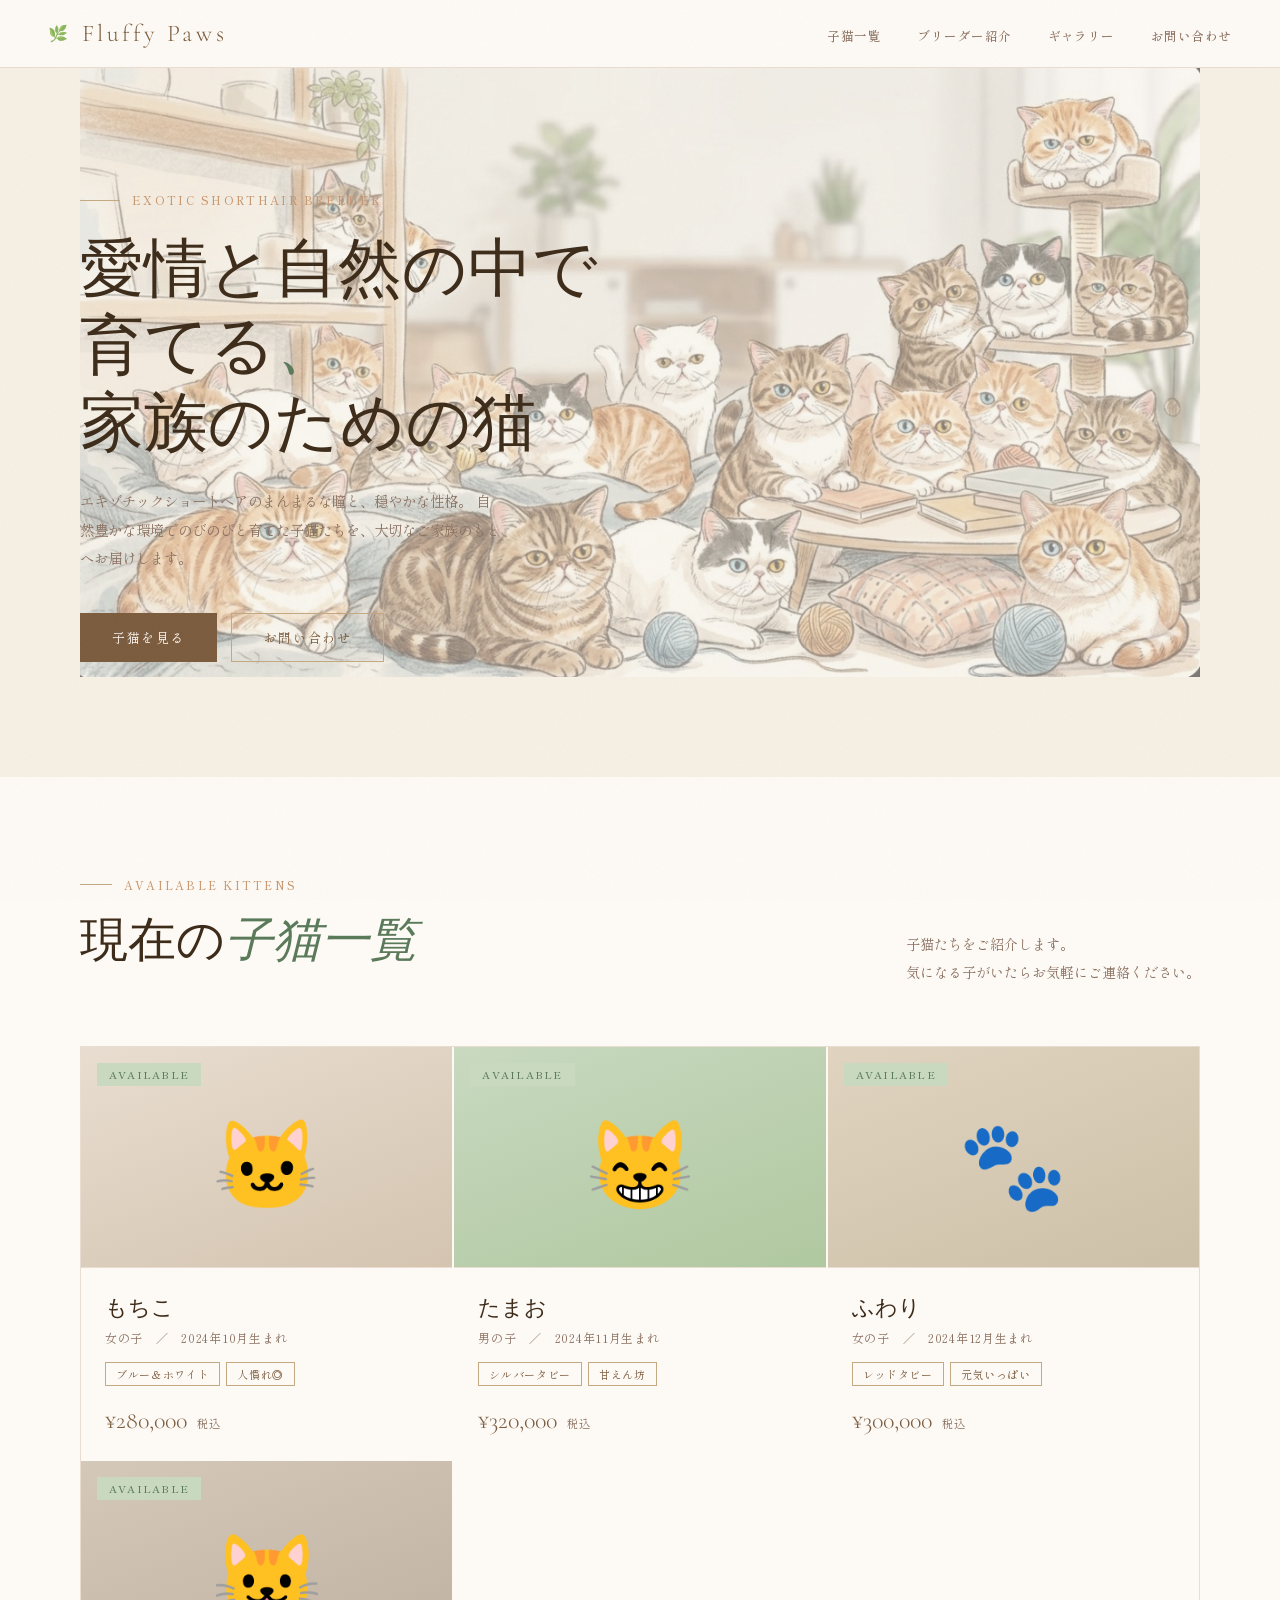
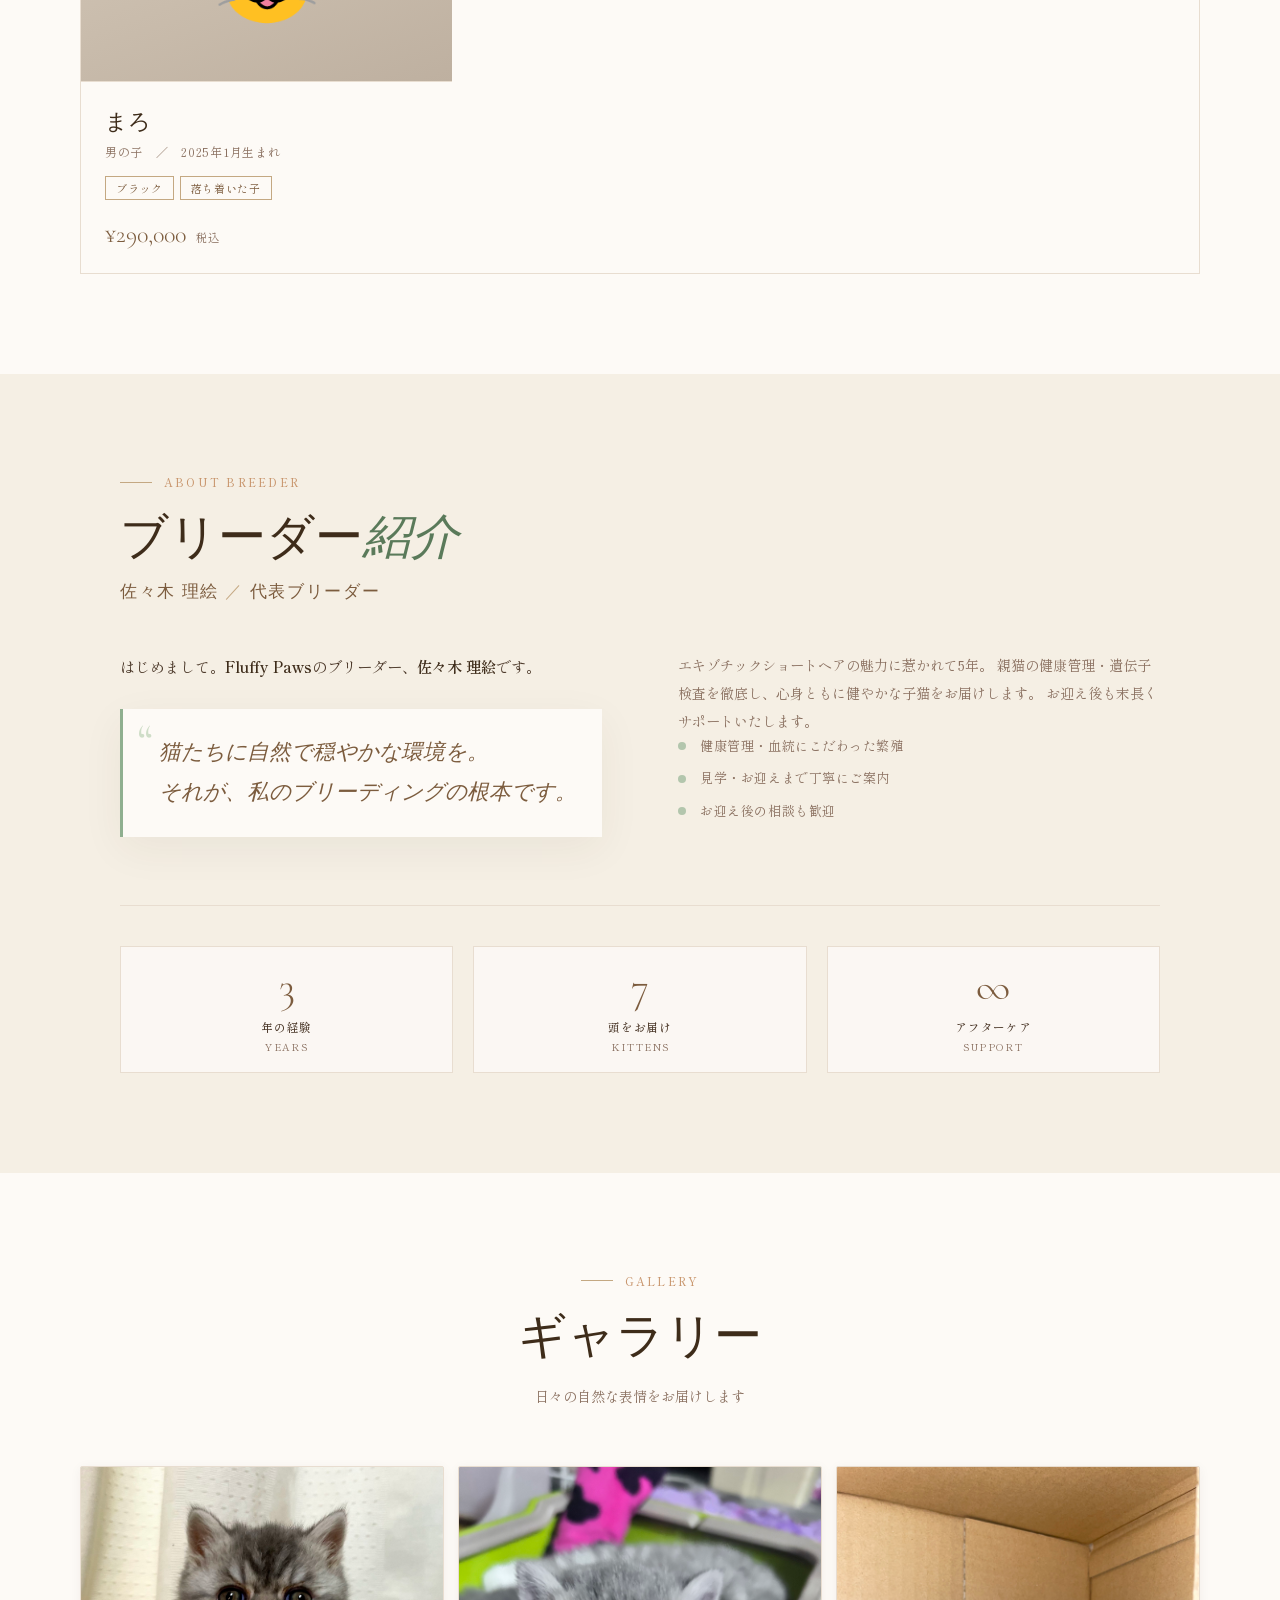
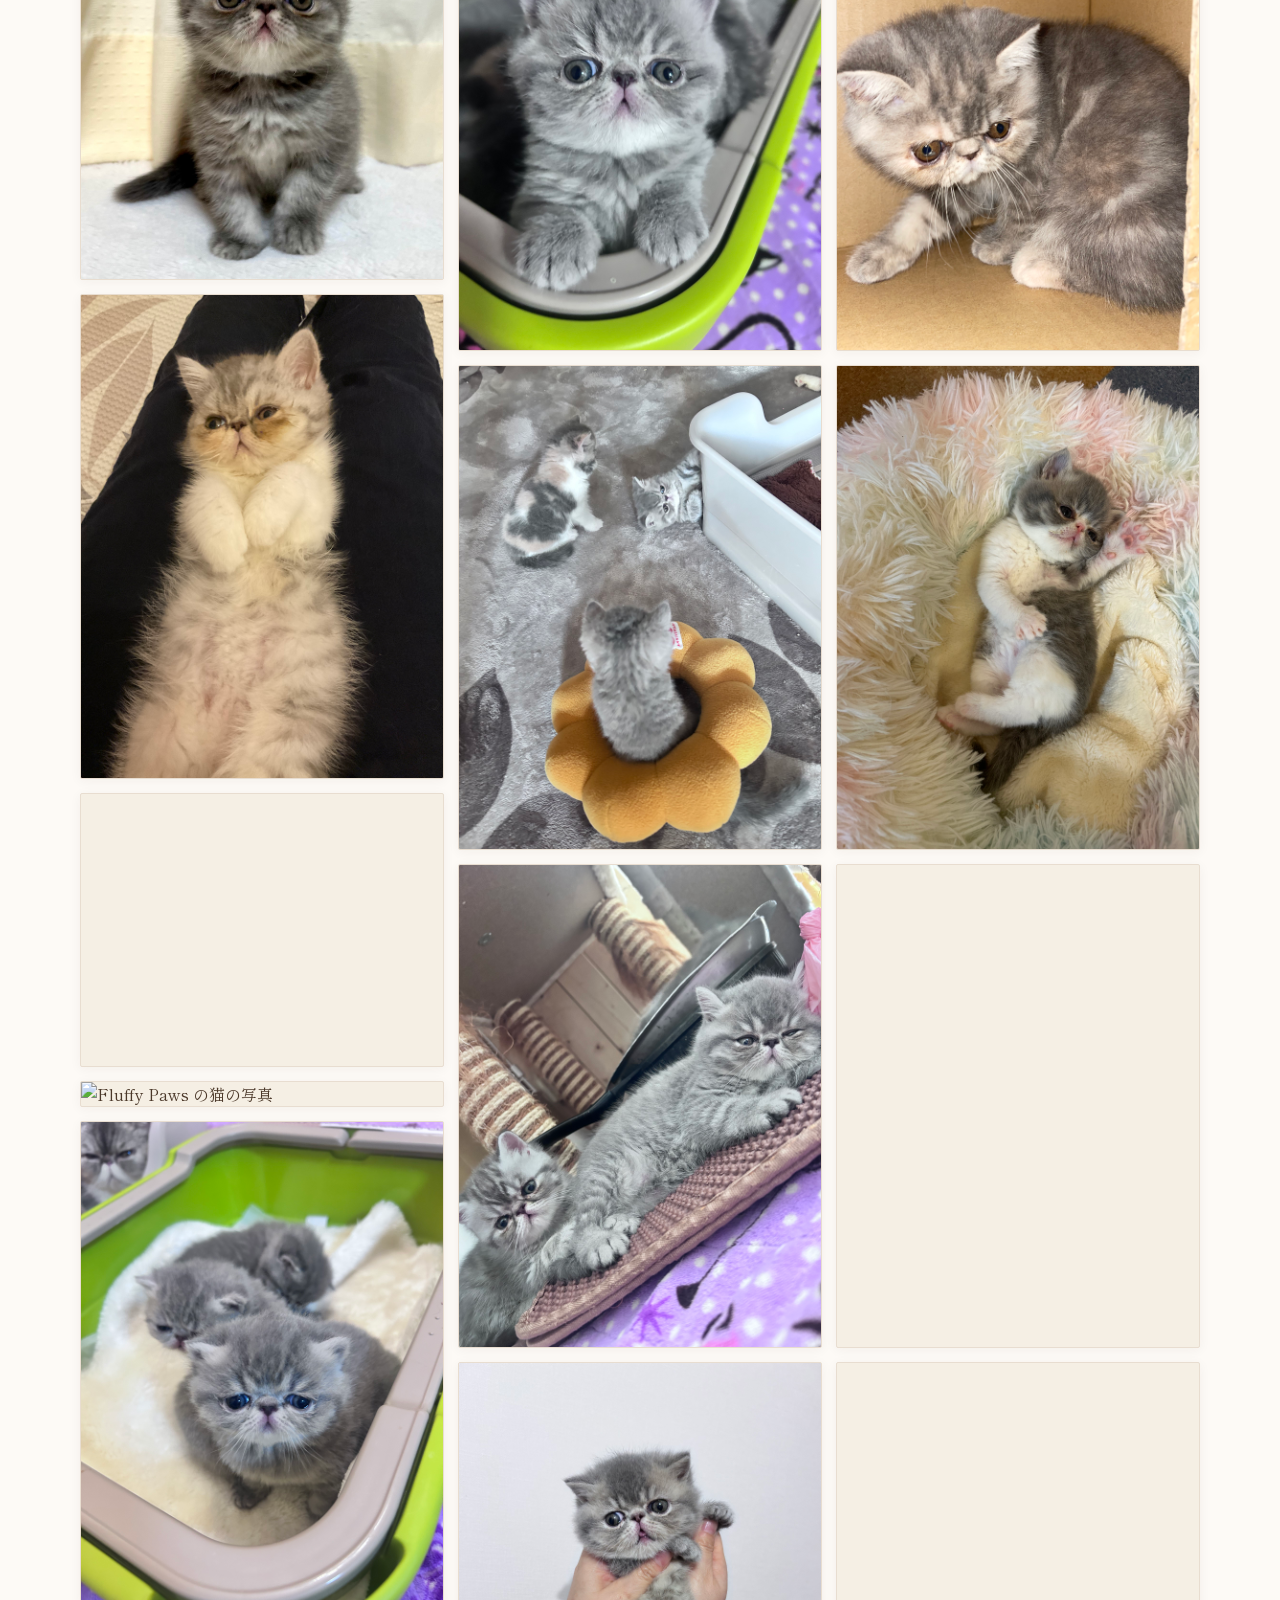
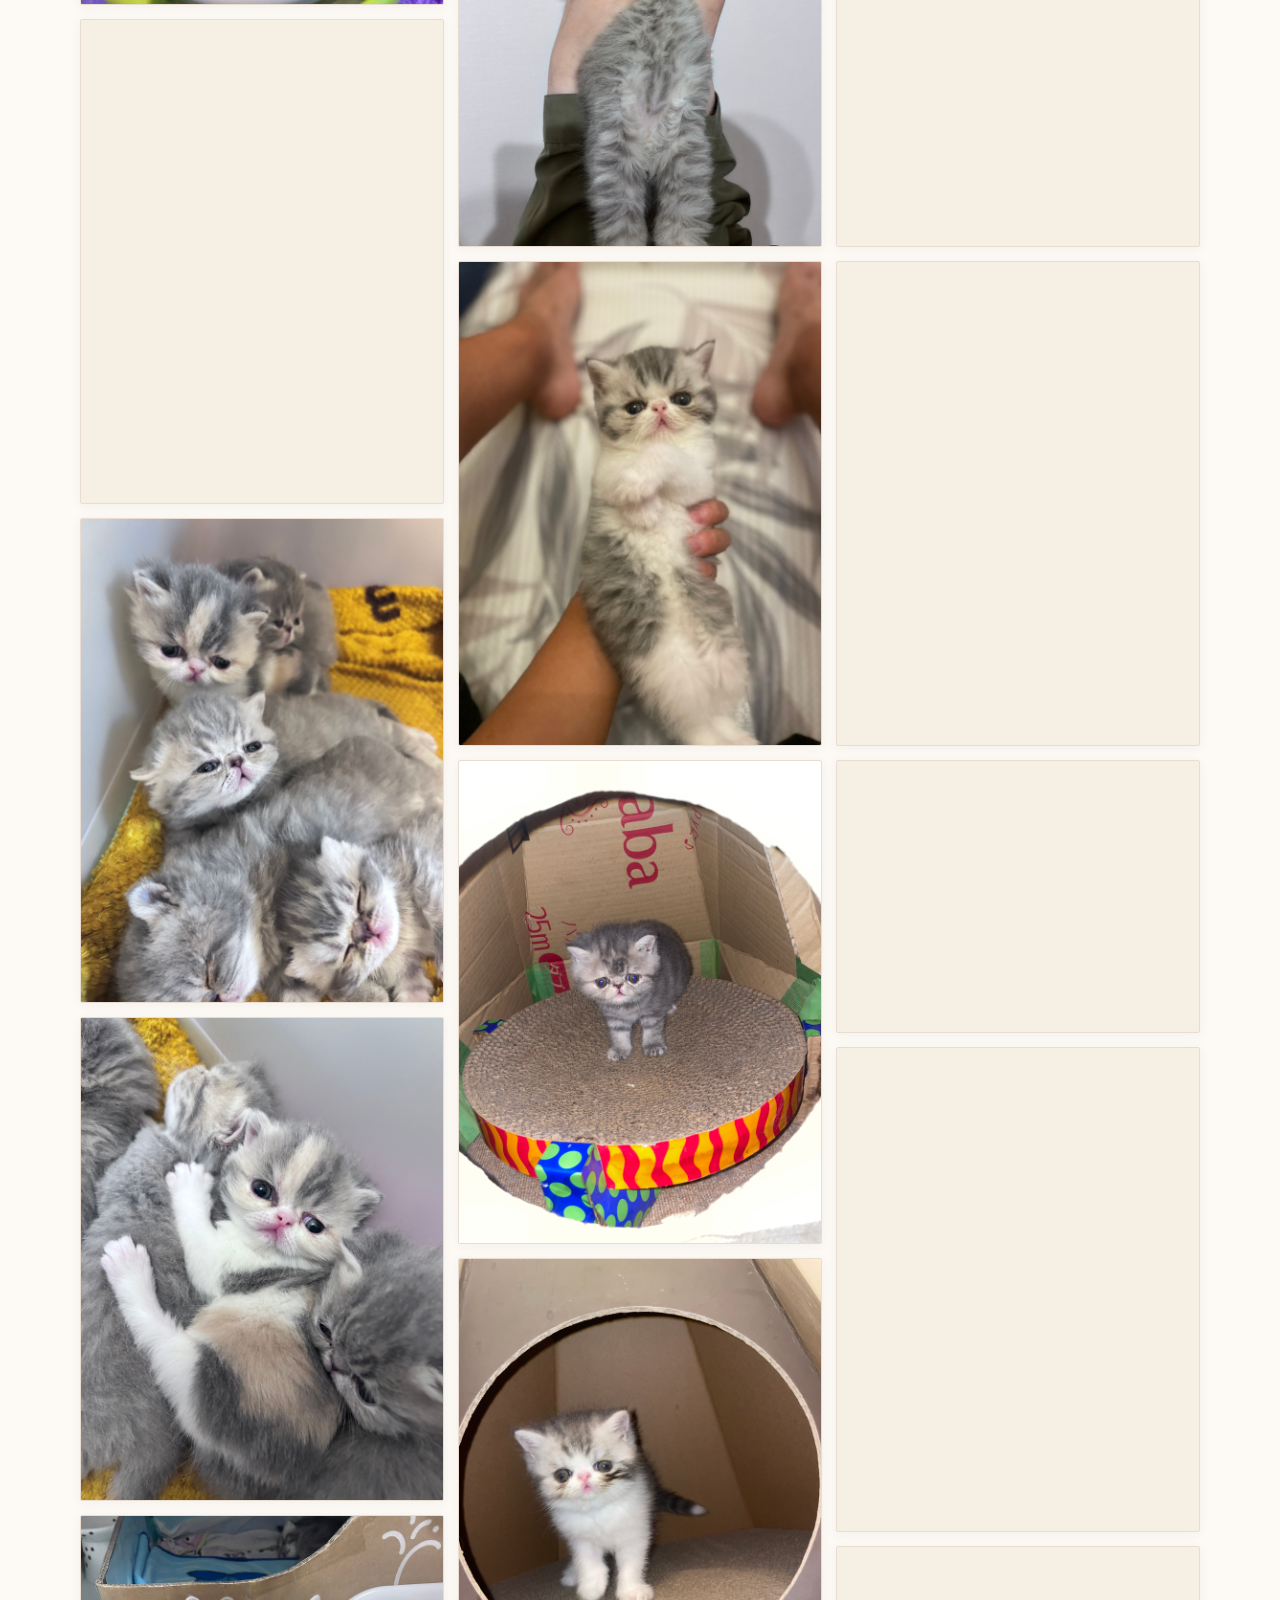
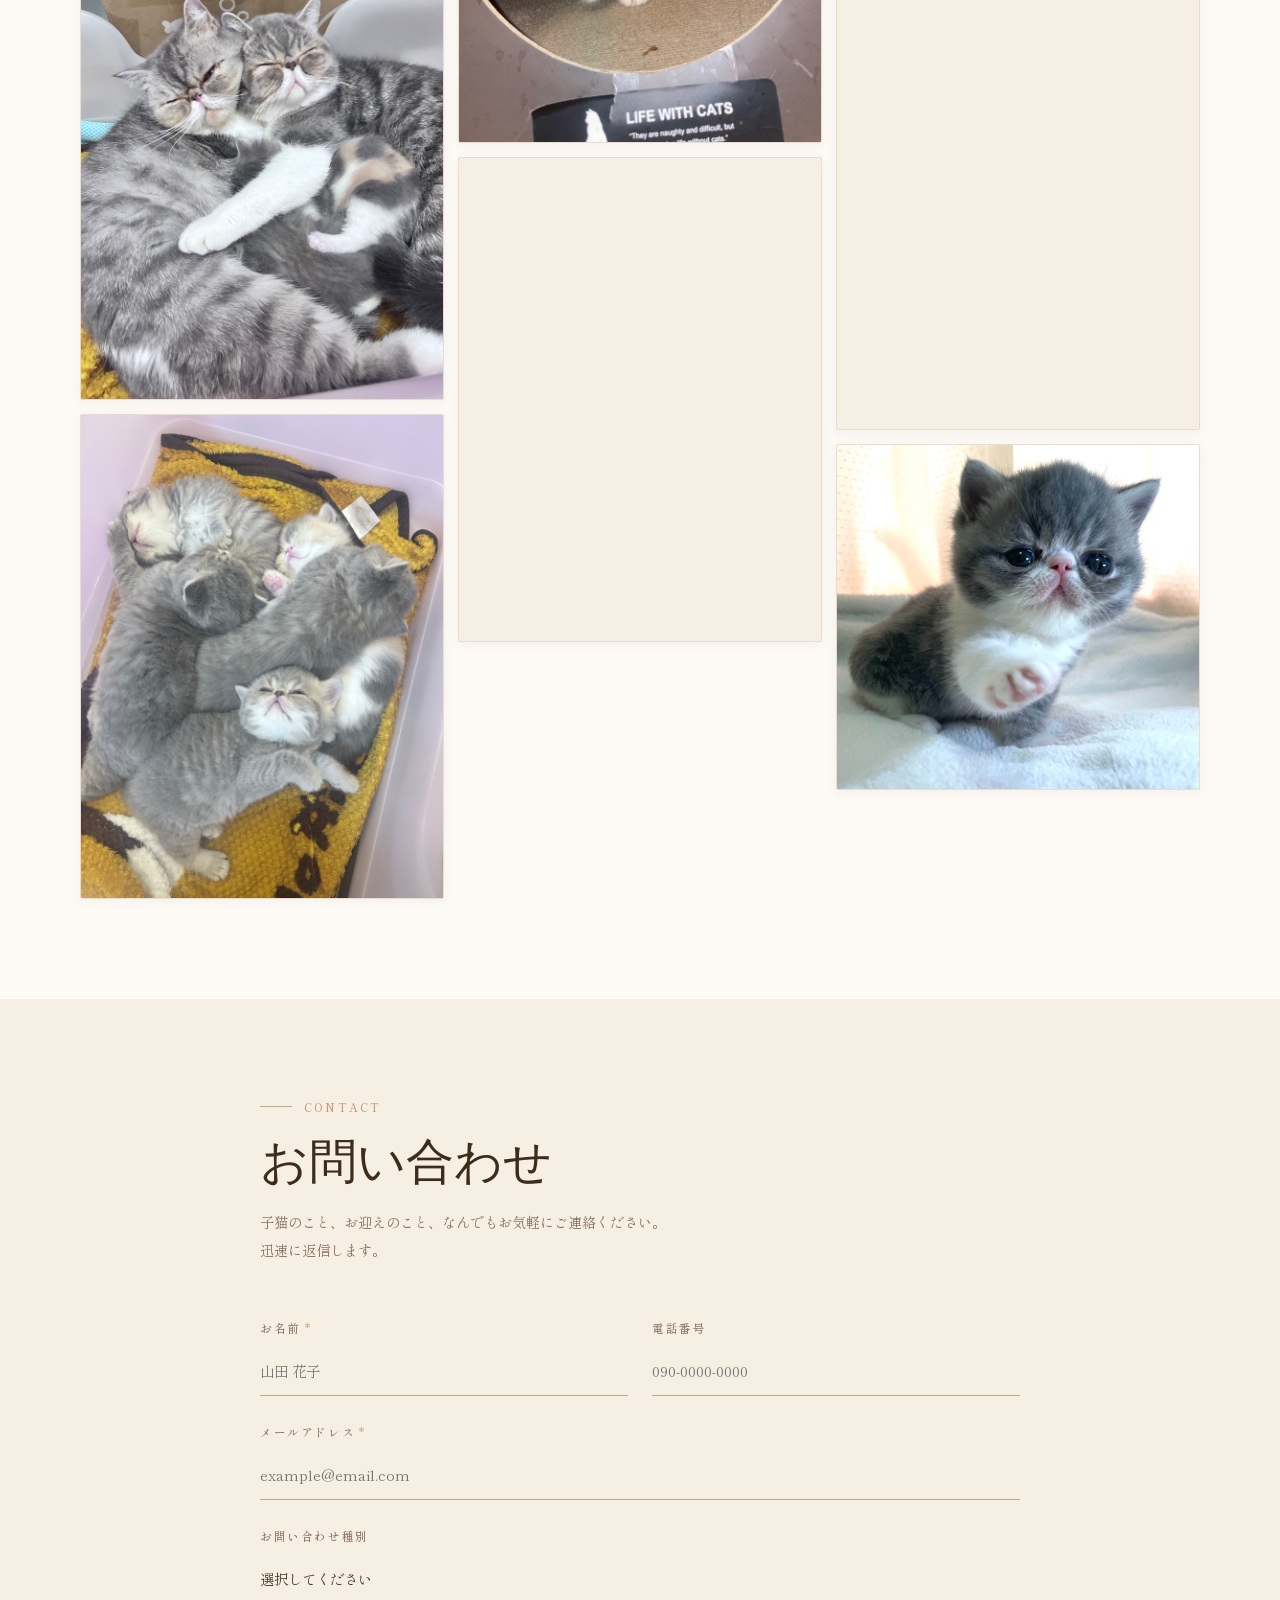
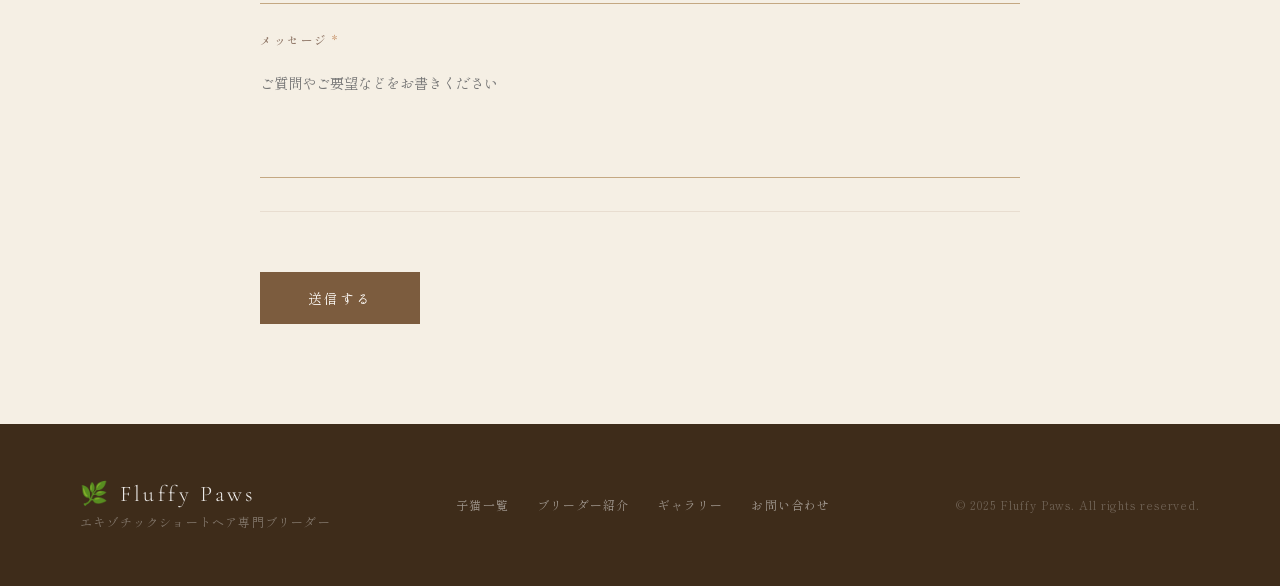
==== index.html @ 76872dab "Rename exotic_breeder.html to index.html" ====
<!DOCTYPE html>
<html lang="ja">
<head>
<meta charset="UTF-8">
<meta name="viewport" content="width=device-width, initial-scale=1.0">
<title>Fluffy Paws｜エキゾチックショートヘアブリーダー</title>
<link href="https://fonts.googleapis.com/css2?family=Cormorant+Garamond:ital,wght@0,300;0,400;0,600;1,300;1,400&family=Shippori+Mincho:wght@400;500;600&display=swap" rel="stylesheet">

<link rel="stylesheet" href="exotic_breeder.css">

</head>
<body>

<!-- NAV -->
<nav>
  <a href="#hero" class="nav-logo"><span class="leaf">🌿</span> Fluffy Paws</a>
  <ul class="nav-links">
    <li><a href="#kittens">子猫一覧</a></li>
    <li><a href="#breeder">ブリーダー紹介</a></li>
    <li><a href="#gallery">ギャラリー</a></li>
    <li><a href="#contact">お問い合わせ</a></li>
  </ul>
</nav>

<!-- HERO -->
<section id="hero">
  <div class="hero-visual">
    <img class="hero-photo" src="image/ekizo-rakuen.jpeg" alt="エキゾの楽園 — Fluffy Paws のブリーディング環境" width="1600" height="1200" decoding="async" fetchpriority="high">
  </div>
  <div class="hero-overlay">
    <div class="hero-inner">
      <p class="hero-scene-tag">
      </p>
      <div class="hero-eyebrow">
        <span class="hero-eyebrow-line"></span>
        <span class="hero-eyebrow-text">Exotic Shorthair Breeder</span>
      </div>
      <h1 class="hero-title">
        愛情と自然の中で<br>
        育てる<em>、</em><br>
        家族のための猫
      </h1>
      <p class="hero-sub">
        エキゾチックショートヘアのまんまるな瞳と、穏やかな性格。
        自然豊かな環境でのびのびと育てた子猫たちを、大切なご家族のもとへお届けします。
      </p>
      <div class="hero-btns">
        <a href="#kittens" class="btn btn-primary">子猫を見る</a>
        <a href="#contact" class="btn btn-secondary">お問い合わせ</a>
      </div>
    </div>
  </div>
</section>

<!-- KITTENS -->
<section id="kittens">
  <div class="kittens-top">
    <div>
      <div class="section-eyebrow">
        <span class="section-eyebrow-line"></span>
        <span class="section-eyebrow-text">Available Kittens</span>
      </div>
      <h2 class="section-title">現在の<em>子猫一覧</em></h2>
    </div>
    <p class="section-sub">子猫たちをご紹介します。<br>気になる子がいたらお気軽にご連絡ください。</p>
  </div>
  <div class="kittens-grid">
    <div class="kitten-card">
      <div class="kitten-img col1">🐱<div class="kitten-status status-available">Available</div></div>
      <div class="kitten-body">
        <div class="kitten-name">もちこ</div>
        <div class="kitten-info">女の子　／　2024年10月生まれ</div>
        <div class="kitten-tags">
          <span class="tag">ブルー＆ホワイト</span>
          <span class="tag">人慣れ◎</span>
        </div>
        <div class="kitten-price">¥280,000 <span>税込</span></div>
      </div>
    </div>
    <div class="kitten-card">
      <div class="kitten-img col2">😸<div class="kitten-status status-available">Available</div></div>
      <div class="kitten-body">
        <div class="kitten-name">たまお</div>
        <div class="kitten-info">男の子　／　2024年11月生まれ</div>
        <div class="kitten-tags">
          <span class="tag">シルバータビー</span>
          <span class="tag">甘えん坊</span>
        </div>
        <div class="kitten-price">¥320,000 <span>税込</span></div>
      </div>
    </div>
    <div class="kitten-card">
      <div class="kitten-img col3">🐾<div class="kitten-status status-available">Available</div></div>
      <div class="kitten-body">
        <div class="kitten-name">ふわり</div>
        <div class="kitten-info">女の子　／　2024年12月生まれ</div>
        <div class="kitten-tags">
          <span class="tag">レッドタビー</span>
          <span class="tag">元気いっぱい</span>
        </div>
        <div class="kitten-price">¥300,000 <span>税込</span></div>
      </div>
    </div>
    <div class="kitten-card">
      <div class="kitten-img col4">😺<div class="kitten-status status-available">Available</div></div>
      <div class="kitten-body">
        <div class="kitten-name">まろ</div>
        <div class="kitten-info">男の子　／　2025年1月生まれ</div>
        <div class="kitten-tags">
          <span class="tag">ブラック</span>
          <span class="tag">落ち着いた子</span>
        </div>
        <div class="kitten-price">¥290,000 <span>税込</span></div>
      </div>
    </div>
  </div>
</section>

<!-- BREEDER -->
<section id="breeder">
  <div class="breeder-inner">
    <div class="breeder-header">
      <div class="section-eyebrow">
        <span class="section-eyebrow-line"></span>
        <span class="section-eyebrow-text">About Breeder</span>
      </div>
      <h2 class="section-title breeder-title">ブリーダー<em>紹介</em></h2>
      <p class="breeder-byline">佐々木 理絵<span class="breeder-byline-sep">／</span>代表ブリーダー</p>
    </div>
    <div class="breeder-grid">
      <div class="breeder-col breeder-col-left">
        <p class="breeder-lead">
        はじめまして。<strong>Fluffy Paws</strong>のブリーダー、<strong>佐々木 理絵</strong>です。
      </p>
      <blockquote class="breeder-quote">
        <span class="breeder-quote-mark" aria-hidden="true">“</span>
        猫たちに自然で穏やかな環境を。<br>
        それが、私のブリーディングの根本です。
        </blockquote>
      </div>
      <div class="breeder-col breeder-col-right">
        <p class="section-sub breeder-body">
        エキゾチックショートヘアの魅力に惹かれて5年。
        親猫の健康管理・遺伝子検査を徹底し、心身ともに健やかな子猫をお届けします。
        お迎え後も末長くサポートいたします。
      </p>
      <ul class="breeder-highlights">
        <li>健康管理・血統にこだわった繁殖</li>
        <li>見学・お迎えまで丁寧にご案内</li>
        <li>お迎え後の相談も歓迎</li>
        </ul>
      </div>
    </div>
    <div class="breeder-stats">
        <div class="bstat">
          <div class="bstat-num">3</div>
          <div class="bstat-label">年の経験</div>
          <div class="bstat-en">Years</div>
        </div>
        <div class="bstat">
          <div class="bstat-num">7</div>
          <div class="bstat-label">頭をお届け</div>
          <div class="bstat-en">Kittens</div>
        </div>
        <div class="bstat">
          <div class="bstat-num">∞</div>
          <div class="bstat-label">アフターケア</div>
          <div class="bstat-en">Support</div>
        </div>
      </div>
  </div>
</section>

<!-- GALLERY -->
<section id="gallery">
  <div class="gallery-header">
    <div class="section-eyebrow">
      <span class="section-eyebrow-line"></span>
      <span class="section-eyebrow-text">Gallery</span>
    </div>
    <h2 class="section-title">ギャラリー</h2>
    <p class="section-sub gallery-header-sub">日々の自然な表情をお届けします</p>
  </div>
  <div class="gallery-grid">
    <figure class="gallery-item"><img src="image/1JZ-AbWJQii_CnnzghABYg.jpg" alt="Fluffy Paws の猫の写真" loading="lazy" decoding="async"></figure>
    <figure class="gallery-item"><img src="image/IMG_0323.jpeg" alt="Fluffy Paws の猫の写真" loading="lazy" decoding="async"></figure>
    <figure class="gallery-item"><img src="image/IMG_0928.JPG" alt="Fluffy Paws の猫の写真" loading="lazy" decoding="async"></figure>
    <figure class="gallery-item"><img src="image/IMG_0993.jpeg" alt="Fluffy Paws の猫の写真" loading="lazy" decoding="async"></figure>
    <figure class="gallery-item"><img src="image/IMG_1221.jpeg" alt="Fluffy Paws の猫の写真" loading="lazy" decoding="async"></figure>
    <figure class="gallery-item"><img src="image/IMG_1239.jpeg" alt="Fluffy Paws の猫の写真" loading="lazy" decoding="async"></figure>
    <figure class="gallery-item"><img src="image/IMG_1241.jpeg" alt="Fluffy Paws の猫の写真" loading="lazy" decoding="async"></figure>
    <figure class="gallery-item"><img src="image/IMG_1243.jpeg" alt="Fluffy Paws の猫の写真" loading="lazy" decoding="async"></figure>
    <figure class="gallery-item"><img src="image/IMG_1274.jpeg" alt="Fluffy Paws の猫の写真" loading="lazy" decoding="async"></figure>
    <figure class="gallery-item"><img src="image/IMG_1304.jpeg" alt="Fluffy Paws の猫の写真" loading="lazy" decoding="async"></figure>
    <figure class="gallery-item"><img src="image/IMG_1329.jpeg" alt="Fluffy Paws の猫の写真" loading="lazy" decoding="async"></figure>
    <figure class="gallery-item"><img src="image/IMG_1430.jpeg" alt="Fluffy Paws の猫の写真" loading="lazy" decoding="async"></figure>
    <figure class="gallery-item"><img src="image/IMG_1456.jpeg" alt="Fluffy Paws の猫の写真" loading="lazy" decoding="async"></figure>
    <figure class="gallery-item"><img src="image/IMG_2019.jpeg" alt="Fluffy Paws の猫の写真" loading="lazy" decoding="async"></figure>
    <figure class="gallery-item"><img src="image/IMG_8162.largeThumbnail.jpg" alt="Fluffy Paws の猫の写真" loading="lazy" decoding="async"></figure>
    <figure class="gallery-item"><img src="image/IMG_8165.jpeg" alt="Fluffy Paws の猫の写真" loading="lazy" decoding="async"></figure>
    <figure class="gallery-item"><img src="image/IMG_8168.jpeg" alt="Fluffy Paws の猫の写真" loading="lazy" decoding="async"></figure>
    <figure class="gallery-item"><img src="image/IMG_8355.jpeg" alt="Fluffy Paws の猫の写真" loading="lazy" decoding="async"></figure>
    <figure class="gallery-item"><img src="image/IMG_8414.jpeg" alt="Fluffy Paws の猫の写真" loading="lazy" decoding="async"></figure>
    <figure class="gallery-item"><img src="image/IMG_9254.jpeg" alt="Fluffy Paws の猫の写真" loading="lazy" decoding="async"></figure>
    <figure class="gallery-item"><img src="image/IMG_9264.jpeg" alt="Fluffy Paws の猫の写真" loading="lazy" decoding="async"></figure>
    <figure class="gallery-item"><img src="image/IMG_9267.jpeg" alt="Fluffy Paws の猫の写真" loading="lazy" decoding="async"></figure>
    <figure class="gallery-item"><img src="image/IMG_9332.jpeg" alt="Fluffy Paws の猫の写真" loading="lazy" decoding="async"></figure>
    <figure class="gallery-item"><img src="image/IMG_9356.jpeg" alt="Fluffy Paws の猫の写真" loading="lazy" decoding="async"></figure>
    <figure class="gallery-item"><img src="image/IMG_9361.jpeg" alt="Fluffy Paws の猫の写真" loading="lazy" decoding="async"></figure>
    <figure class="gallery-item"><img src="image/IMG_9459.jpeg" alt="Fluffy Paws の猫の写真" loading="lazy" decoding="async"></figure>
    <figure class="gallery-item"><img src="image/slnzGej8QiCDHcgGLjun5g.jpg" alt="Fluffy Paws の猫の写真" loading="lazy" decoding="async"></figure>
  </div>
</section>

<!-- CONTACT -->
<section id="contact">
  <div class="contact-inner">
    <div class="section-eyebrow">
      <span class="section-eyebrow-line"></span>
      <span class="section-eyebrow-text">Contact</span>
    </div>
    <h2 class="section-title">お問い合わせ</h2>
    <p class="section-sub">子猫のこと、お迎えのこと、なんでもお気軽にご連絡ください。<br>迅速に返信します。</p>
    <form id="contact-form" novalidate>
      <div class="form-grid-2">
        <div class="form-row">
          <label class="form-label" for="contact-name">お名前<span class="req">*</span></label>
          <input id="contact-name" name="name" type="text" placeholder="山田 花子" required>
        </div>
        <div class="form-row">
          <label class="form-label" for="contact-tel">電話番号</label>
          <input id="contact-tel" name="phone" type="tel" placeholder="090-0000-0000">
        </div>
      </div>
      <div class="form-row">
        <label class="form-label" for="contact-email">メールアドレス<span class="req">*</span></label>
        <input id="contact-email" name="email" type="email" placeholder="example@email.com" required>
      </div>
      <div class="form-row">
        <label class="form-label" for="contact-type">お問い合わせ種別</label>
        <select id="contact-type" name="category">
          <option value="">選択してください</option>
          <option value="子猫のお迎えについて">子猫のお迎えについて</option>
          <option value="見学の予約">見学の予約</option>
          <option value="価格・費用について">価格・費用について</option>
          <option value="その他">その他</option>
        </select>
      </div>
      <div class="form-row">
        <label class="form-label" for="contact-message">メッセージ<span class="req">*</span></label>
        <textarea id="contact-message" name="message" placeholder="ご質問やご要望などをお書きください" required></textarea>
      </div>
      <div class="form-divider"></div>
      <p id="form-status" class="form-status" role="status" aria-live="polite"></p>
      <button type="submit" class="form-submit">送信する</button>
    </form>
  </div>
</section>

<!-- FOOTER -->
<footer>
  <div>
    <div class="footer-logo">🌿 Fluffy Paws</div>
    <div class="footer-sub">エキゾチックショートヘア専門ブリーダー</div>
  </div>
  <div class="footer-links">
    <a href="#kittens">子猫一覧</a>
    <a href="#breeder">ブリーダー紹介</a>
    <a href="#gallery">ギャラリー</a>
    <a href="#contact">お問い合わせ</a>
  </div>
  <div class="footer-copy">© 2025 Fluffy Paws. All rights reserved.</div>
</footer>

<script src="contact_form.js"></script>
</body>
</html>
---- exotic_breeder.css ----
:root {
  --sand: #F5EFE4;
  --sand-dark: #E8DDD0;
  --sage: #8FAF8F;
  --sage-light: #C8D9C0;
  --sage-dark: #5A7A5A;
  --linen: #FAF6F0;
  --brown: #7C5C3E;
  --brown-light: #C4A882;
  --brown-dark: #3E2C1A;
  --warm-white: #FDFAF6;
  --text: #4A3728;
  --text-light: #8A7060;
  --accent: #C8956C;
}

* { margin: 0; padding: 0; box-sizing: border-box; }
html { scroll-behavior: smooth; }

body {
  font-family: 'Shippori Mincho', serif;
  background: var(--linen);
  color: var(--text);
  overflow-x: hidden;
}

body::before {
  content: '';
  position: fixed;
  inset: 0;
  background-image: url("data:image/svg+xml,%3Csvg xmlns='http://www.w3.org/2000/svg' width='300' height='300'%3E%3Cfilter id='noise'%3E%3CfeTurbulence type='fractalNoise' baseFrequency='0.65' numOctaves='3' stitchTiles='stitch'/%3E%3CfeColorMatrix type='saturate' values='0'/%3E%3C/filter%3E%3Crect width='300' height='300' filter='url(%23noise)' opacity='0.04'/%3E%3C/svg%3E");
  pointer-events: none;
  z-index: 9999;
  opacity: 0.6;
}

/* ===== NAV ===== */
nav {
  position: fixed;
  top: 0; left: 0; right: 0;
  z-index: 200;
  background: rgba(253, 250, 246, 0.95);
  backdrop-filter: blur(16px);
  border-bottom: 1px solid var(--sand-dark);
  padding: 0 48px;
  display: flex;
  align-items: center;
  justify-content: space-between;
  height: 68px;
}

.nav-logo {
  font-family: 'Cormorant Garamond', serif;
  font-weight: 300;
  font-size: 1.5rem;
  letter-spacing: 0.15em;
  color: var(--brown);
  text-decoration: none;
  display: flex;
  align-items: center;
  gap: 10px;
}
.nav-logo .leaf { font-size: 1rem; opacity: 0.7; }

.nav-links { display: flex; gap: 36px; list-style: none; }
.nav-links a {
  font-size: 0.78rem;
  letter-spacing: 0.12em;
  color: var(--text-light);
  text-decoration: none;
  transition: color 0.25s;
  font-weight: 500;
}
.nav-links a:hover { color: var(--brown); }

.nav-toggle {
  display: none;
  flex-direction: column;
  gap: 5px;
  cursor: pointer;
  padding: 6px;
  background: none;
  border: none;
}
.nav-toggle span {
  display: block;
  width: 24px;
  height: 1.5px;
  background: var(--brown);
  transition: all 0.3s;
}

/* ===== HERO ===== */
#hero {
  position: relative;
  padding-top: 68px;
  background: var(--sand);
  overflow: hidden;
}

.hero-visual { line-height: 0; }

.hero-photo {
  width: 100%;
  height: auto;
  display: block;
  opacity: 0.5;
  object-fit: cover;
}

.hero-overlay {
  position: absolute;
  top: 68px;
  left: 0; right: 0; bottom: 0;
  display: flex;
  align-items: center;
  justify-content: flex-start;
  padding: 48px 80px 56px;
  pointer-events: none;
}

.hero-overlay .btn { pointer-events: auto; }

.hero-inner {
  width: 100%;
  max-width: none;
  padding: 0;
  background: none;
  border: none;
  box-shadow: none;
}

.hero-scene-tag {
  font-size: 0.76rem;
  font-weight: 500;
  letter-spacing: 0.38em;
  color: var(--brown-dark);
  margin-bottom: 18px;
  animation: fadeIn 1s ease both;
}

.hero-eyebrow {
  display: flex;
  align-items: center;
  gap: 12px;
  margin-bottom: 24px;
  animation: fadeIn 1s ease both;
}
.hero-eyebrow-line { width: 40px; height: 1px; background: var(--brown-light); }
.hero-eyebrow-text {
  font-size: 0.72rem;
  letter-spacing: 0.2em;
  text-transform: uppercase;
  color: var(--accent);
  font-weight: 500;
}

.hero-title {
  font-family: 'Cormorant Garamond', serif;
  font-weight: 300;
  font-size: clamp(2.2rem, 5vw, 4.5rem);
  line-height: 1.2;
  color: var(--brown-dark);
  margin-bottom: 24px;
  animation: fadeIn 1s ease 0.15s both;
}
.hero-title em { font-style: italic; color: var(--sage-dark); }

.hero-sub {
  font-size: 0.9rem;
  line-height: 2;
  color: var(--text-light);
  max-width: 420px;
  margin-bottom: 40px;
  animation: fadeIn 1s ease 0.3s both;
}

.hero-btns {
  display: flex;
  gap: 14px;
  flex-wrap: wrap;
  animation: fadeIn 1s ease 0.45s both;
}

.btn {
  display: inline-flex;
  align-items: center;
  gap: 10px;
  padding: 14px 32px;
  font-family: 'Shippori Mincho', serif;
  font-size: 0.82rem;
  letter-spacing: 0.12em;
  text-decoration: none;
  transition: all 0.3s ease;
  cursor: pointer;
  border: none;
  white-space: nowrap;
}
.btn-primary { background: var(--brown); color: var(--warm-white); }
.btn-primary:hover { background: var(--brown-dark); }
.btn-secondary { background: transparent; color: var(--brown); border: 1px solid var(--brown-light); }
.btn-secondary:hover { background: var(--sand-dark); }

/* ===== SECTIONS ===== */
section { padding: 100px 80px; }

.section-eyebrow {
  display: flex;
  align-items: center;
  gap: 12px;
  margin-bottom: 20px;
}
.section-eyebrow-line { width: 32px; height: 1px; background: var(--brown-light); }
.section-eyebrow-text {
  font-size: 0.7rem;
  letter-spacing: 0.2em;
  text-transform: uppercase;
  color: var(--accent);
  font-weight: 500;
}

.section-title {
  font-family: 'Cormorant Garamond', serif;
  font-weight: 300;
  font-size: clamp(1.8rem, 4vw, 3rem);
  color: var(--brown-dark);
  line-height: 1.2;
  margin-bottom: 16px;
}
.section-title em { font-style: italic; color: var(--sage-dark); }
.section-sub { font-size: 0.88rem; line-height: 2; color: var(--text-light); }

/* ===== KITTENS ===== */
#kittens { background: var(--warm-white); }

.kittens-top {
  display: flex;
  justify-content: space-between;
  align-items: flex-end;
  margin-bottom: 60px;
  max-width: 1200px;
  margin-left: auto;
  margin-right: auto;
}
.kittens-top .section-sub { max-width: 400px; }

.kittens-grid {
  display: grid;
  grid-template-columns: repeat(auto-fit, minmax(280px, 1fr));
  gap: 2px;
  max-width: 1200px;
  margin: 0 auto;
  border: 1px solid var(--sand-dark);
}

.kitten-card { background: var(--warm-white); overflow: hidden; transition: background 0.3s; }
.kitten-card:hover { background: var(--sand); }

.kitten-img {
  height: 220px;
  display: flex;
  align-items: center;
  justify-content: center;
  font-size: 5.5rem;
  position: relative;
  overflow: hidden;
}
.kitten-img.col1 { background: linear-gradient(160deg, #E8DDD0, #D4C4B0); }
.kitten-img.col2 { background: linear-gradient(160deg, #C8D9C0, #B0C8A0); }
.kitten-img.col3 { background: linear-gradient(160deg, #E0D4C0, #CCC0A8); }
.kitten-img.col4 { background: linear-gradient(160deg, #D4C8B8, #BEB0A0); }

.kitten-status {
  position: absolute;
  top: 16px; left: 16px;
  font-size: 0.65rem;
  font-weight: 500;
  letter-spacing: 0.12em;
  text-transform: uppercase;
  padding: 4px 12px;
}
.status-available { background: var(--sage-light); color: var(--sage-dark); }
.status-reserved { background: var(--sand-dark); color: var(--brown); }

.kitten-body { padding: 24px; border-top: 1px solid var(--sand-dark); }
.kitten-name { font-family: 'Cormorant Garamond', serif; font-weight: 400; font-size: 1.4rem; color: var(--brown-dark); margin-bottom: 6px; }
.kitten-info { font-size: 0.75rem; color: var(--text-light); letter-spacing: 0.06em; margin-bottom: 16px; }
.kitten-tags { display: flex; gap: 6px; flex-wrap: wrap; margin-bottom: 20px; }
.tag { font-size: 0.68rem; padding: 3px 10px; letter-spacing: 0.06em; border: 1px solid var(--brown-light); color: var(--brown); background: transparent; }
.kitten-price { font-family: 'Cormorant Garamond', serif; font-size: 1.5rem; font-weight: 300; color: var(--brown); }
.kitten-price span { font-family: 'Shippori Mincho', serif; font-size: 0.72rem; color: var(--text-light); margin-left: 4px; }

/* ===== BREEDER ===== */
#breeder { background: var(--sand); padding: 0; }

.breeder-inner { max-width: 1200px; margin: 0 auto; padding: 100px 80px; }
.breeder-header { margin-bottom: 48px; }

.breeder-grid {
  display: grid;
  grid-template-columns: 1fr 1fr;
  gap: clamp(40px, 6vw, 80px);
  align-items: start;
  margin-bottom: 8px;
}

.breeder-title { margin-bottom: 12px; }

.breeder-byline {
  font-family: 'Cormorant Garamond', serif;
  font-size: 1.05rem;
  letter-spacing: 0.1em;
  color: var(--brown);
  margin-bottom: 24px;
}
.breeder-byline-sep { margin: 0 0.35em; color: var(--brown-light); font-weight: 300; }

.breeder-lead { font-size: 0.95rem; line-height: 2; color: var(--text); margin-bottom: 28px; }
.breeder-lead strong { font-weight: 600; color: var(--brown-dark); }
.breeder-body { max-width: none; }

.breeder-quote {
  position: relative;
  font-family: 'Cormorant Garamond', serif;
  font-style: italic;
  font-size: clamp(1.05rem, 2vw, 1.35rem);
  line-height: 1.85;
  color: var(--brown);
  margin: 0 0 28px;
  padding: 24px 24px 24px 36px;
  background: var(--warm-white);
  border-left: 3px solid var(--sage);
  box-shadow: 0 12px 40px rgba(62, 44, 26, 0.06);
}
.breeder-quote-mark {
  position: absolute;
  left: 14px; top: 8px;
  font-family: 'Cormorant Garamond', serif;
  font-size: 3rem;
  line-height: 1;
  color: var(--sage-light);
  opacity: 0.85;
  font-style: normal;
}

.breeder-highlights { list-style: none; margin: 0 0 36px; padding: 0; display: flex; flex-direction: column; gap: 10px; }
.breeder-highlights li { font-size: 0.82rem; color: var(--text-light); letter-spacing: 0.04em; padding-left: 22px; position: relative; line-height: 1.7; }
.breeder-highlights li::before { content: ''; position: absolute; left: 0; top: 0.55em; width: 8px; height: 8px; background: var(--sage); border-radius: 50%; opacity: 0.65; }

.breeder-stats {
  display: grid;
  grid-template-columns: repeat(3, 1fr);
  gap: 20px;
  padding-top: 40px;
  margin-top: 40px;
  border-top: 1px solid var(--sand-dark);
}

.bstat { background: rgba(253,250,246,0.85); border: 1px solid var(--sand-dark); padding: 20px 16px 18px; text-align: center; transition: border-color 0.25s, box-shadow 0.25s; }
.bstat:hover { border-color: var(--brown-light); box-shadow: 0 8px 24px rgba(62,44,26,0.06); }
.bstat-num { font-family: 'Cormorant Garamond', serif; font-size: clamp(1.8rem, 4vw, 2.6rem); font-weight: 300; color: var(--brown); line-height: 1; }
.bstat-label { font-size: 0.72rem; color: var(--text); letter-spacing: 0.06em; margin-top: 10px; font-weight: 500; }
.bstat-en { font-size: 0.62rem; color: var(--text-light); letter-spacing: 0.14em; text-transform: uppercase; margin-top: 4px; }

/* ===== GALLERY ===== */
#gallery { background: var(--warm-white); }
.gallery-header { text-align: center; margin-bottom: 56px; }
.gallery-header .section-eyebrow { justify-content: center; }
.gallery-header-sub { margin: 0 auto; text-align: center; }

.gallery-grid { column-count: 3; column-gap: 14px; max-width: 1200px; margin: 0 auto; }

.gallery-item {
  position: relative;
  margin: 0 0 14px;
  break-inside: avoid;
  page-break-inside: avoid;
  -webkit-column-break-inside: avoid;
  overflow: hidden;
  background: var(--sand);
  border: 1px solid var(--sand-dark);
  border-radius: 2px;
  box-shadow: 0 2px 12px rgba(62,44,26,0.05);
  transition: box-shadow 0.3s ease;
}
.gallery-item:hover { box-shadow: 0 12px 36px rgba(62,44,26,0.1); }
.gallery-item img { width: 100%; height: auto; display: block; transition: transform 0.45s ease; }
.gallery-item:hover img { transform: scale(1.02); }

/* ===== CONTACT ===== */
#contact { background: var(--sand); }
.contact-inner { max-width: 760px; margin: 0 auto; }
.contact-inner .section-sub { margin-bottom: 56px; max-width: 480px; }

.form-grid-2 { display: grid; grid-template-columns: 1fr 1fr; gap: 24px; }
.form-row { margin-bottom: 28px; }
.form-label { display: block; font-size: 0.72rem; letter-spacing: 0.14em; text-transform: uppercase; color: var(--text-light); margin-bottom: 10px; font-weight: 500; }
.form-label .req { color: var(--accent); margin-left: 4px; }

input[type="text"], input[type="email"], input[type="tel"], select, textarea {
  width: 100%;
  padding: 14px 0;
  border: none;
  border-bottom: 1px solid var(--brown-light);
  background: transparent;
  font-family: 'Shippori Mincho', serif;
  font-size: 0.9rem;
  color: var(--text);
  outline: none;
  transition: border-color 0.25s;
  appearance: none;
  border-radius: 0;
}
input:focus, select:focus, textarea:focus { border-bottom-color: var(--brown); }
textarea { min-height: 120px; resize: none; }
select { cursor: pointer; }

.form-divider { height: 1px; background: var(--sand-dark); margin: 8px 0 32px; }

.form-status { min-height: 1.4em; margin: -8px 0 18px; font-size: 0.78rem; letter-spacing: 0.06em; color: var(--text-light); }
.form-status.is-success { color: var(--sage-dark); }
.form-status.is-error { color: #9b4c4c; }

.form-submit {
  background: var(--brown);
  color: var(--warm-white);
  border: none;
  padding: 16px 48px;
  font-family: 'Shippori Mincho', serif;
  font-size: 0.85rem;
  letter-spacing: 0.15em;
  cursor: pointer;
  transition: background 0.3s;
}
.form-submit:hover { background: var(--brown-dark); }
.form-submit:disabled { opacity: 0.65; cursor: wait; }

/* ===== FOOTER ===== */
footer {
  background: var(--brown-dark);
  color: rgba(255,255,255,0.7);
  padding: 56px 80px;
  display: flex;
  justify-content: space-between;
  align-items: center;
  flex-wrap: wrap;
  gap: 24px;
}
.footer-logo { font-family: 'Cormorant Garamond', serif; font-weight: 300; font-size: 1.4rem; letter-spacing: 0.15em; color: rgba(255,255,255,0.9); }
.footer-sub { font-size: 0.75rem; letter-spacing: 0.1em; margin-top: 6px; opacity: 0.5; }
.footer-links { display: flex; gap: 28px; flex-wrap: wrap; }
.footer-links a { color: rgba(255,255,255,0.5); font-size: 0.75rem; letter-spacing: 0.1em; text-decoration: none; transition: color 0.2s; }
.footer-links a:hover { color: rgba(255,255,255,0.9); }
.footer-copy { font-size: 0.7rem; opacity: 0.35; letter-spacing: 0.08em; }

/* ===== ANIMATIONS ===== */
@keyframes fadeIn {
  from { opacity: 0; transform: translateY(20px); }
  to { opacity: 1; transform: translateY(0); }
}

/* ===================================================
   TABLET (max 1024px)
   =================================================== */
@media (max-width: 1024px) {
  section { padding: 80px 48px; }
  nav { padding: 0 32px; }
  .breeder-inner { padding: 80px 48px; }
  .gallery-grid { column-count: 3; column-gap: 10px; }
}

/* ===================================================
   SMARTPHONE / SMALL TABLET (max 768px)
   =================================================== */
@media (max-width: 768px) {
  /* NAV */
  nav { padding: 0 20px; height: 60px; }

  .nav-links {
    display: none;
    position: fixed;
    top: 60px; left: 0; right: 0;
    background: rgba(253, 250, 246, 0.98);
    backdrop-filter: blur(16px);
    flex-direction: column;
    gap: 0;
    border-bottom: 1px solid var(--sand-dark);
    padding: 8px 0 16px;
    z-index: 199;
    list-style: none;
  }
  .nav-links.open { display: flex; }
  .nav-links li { width: 100%; }
  .nav-links a { display: block; padding: 14px 24px; font-size: 0.85rem; border-bottom: 1px solid var(--sand); }
  .nav-links li:last-child a { border-bottom: none; }
  .nav-toggle { display: flex; }

  /* HERO */
  #hero { padding-top: 60px; }
  .hero-photo { min-height: 85vw; object-fit: cover; object-position: center top; }
  .hero-overlay { top: 60px; align-items: flex-end; padding: 20px 24px 36px; }
  .hero-title { font-size: clamp(1.9rem, 8vw, 3rem); margin-bottom: 14px; }
  .hero-sub { font-size: 0.82rem; max-width: 100%; margin-bottom: 28px; line-height: 1.9; }
  .hero-btns { gap: 10px; }
  .btn { padding: 12px 22px; font-size: 0.8rem; }

  /* SECTIONS */
  section { padding: 60px 24px; }

  /* KITTENS */
  .kittens-top { flex-direction: column; align-items: flex-start; gap: 12px; margin-bottom: 32px; }
  .kittens-top .section-sub { max-width: 100%; }
  .kittens-grid { grid-template-columns: 1fr 1fr; }
  .kitten-img { height: 150px; font-size: 3.5rem; }
  .kitten-body { padding: 16px; }
  .kitten-name { font-size: 1.2rem; }
  .kitten-price { font-size: 1.2rem; }

  /* BREEDER */
  .breeder-inner { padding: 60px 24px; }
  .breeder-grid { grid-template-columns: 1fr; gap: 28px; }
  .breeder-stats { grid-template-columns: repeat(3, 1fr); gap: 10px; }
  .bstat { padding: 16px 10px 14px; }

  /* GALLERY */
  .gallery-grid { column-count: 2; column-gap: 8px; }
  .gallery-item { margin-bottom: 8px; }

  /* CONTACT */
  .form-grid-2 { grid-template-columns: 1fr; }
  .form-submit { width: 100%; padding: 16px; }
  .contact-inner .section-sub { margin-bottom: 32px; }

  /* FOOTER */
  footer { flex-direction: column; align-items: flex-start; padding: 40px 24px; gap: 20px; }
  .footer-links { gap: 16px; }
}

/* ===================================================
   SMALL SMARTPHONE (max 480px)
   =================================================== */
@media (max-width: 480px) {
  .hero-title { font-size: clamp(1.6rem, 9vw, 2.2rem); }
  .hero-sub { font-size: 0.78rem; }

  .kittens-grid { grid-template-columns: 1fr; }
  .kitten-img { height: 200px; font-size: 5rem; }

  .breeder-stats { grid-template-columns: 1fr; }

  .gallery-grid { column-count: 1; }

  .bstat-num { font-size: 2rem; }
}:root {
  --sand: #F5EFE4;
  --sand-dark: #E8DDD0;
  --sage: #8FAF8F;
  --sage-light: #C8D9C0;
  --sage-dark: #5A7A5A;
  --linen: #FAF6F0;
  --brown: #7C5C3E;
  --brown-light: #C4A882;
  --brown-dark: #3E2C1A;
  --warm-white: #FDFAF6;
  --text: #4A3728;
  --text-light: #8A7060;
  --accent: #C8956C;
}

* { margin: 0; padding: 0; box-sizing: border-box; }
html { scroll-behavior: smooth; }

body {
  font-family: 'Shippori Mincho', serif;
  background: var(--linen);
  color: var(--text);
  overflow-x: hidden;
}

body::before {
  content: '';
  position: fixed;
  inset: 0;
  background-image: url("data:image/svg+xml,%3Csvg xmlns='http://www.w3.org/2000/svg' width='300' height='300'%3E%3Cfilter id='noise'%3E%3CfeTurbulence type='fractalNoise' baseFrequency='0.65' numOctaves='3' stitchTiles='stitch'/%3E%3CfeColorMatrix type='saturate' values='0'/%3E%3C/filter%3E%3Crect width='300' height='300' filter='url(%23noise)' opacity='0.04'/%3E%3C/svg%3E");
  pointer-events: none;
  z-index: 9999;
  opacity: 0.6;
}

/* ===== NAV ===== */
nav {
  position: fixed;
  top: 0; left: 0; right: 0;
  z-index: 200;
  background: rgba(253, 250, 246, 0.95);
  backdrop-filter: blur(16px);
  border-bottom: 1px solid var(--sand-dark);
  padding: 0 48px;
  display: flex;
  align-items: center;
  justify-content: space-between;
  height: 68px;
}

.nav-logo {
  font-family: 'Cormorant Garamond', serif;
  font-weight: 300;
  font-size: 1.5rem;
  letter-spacing: 0.15em;
  color: var(--brown);
  text-decoration: none;
  display: flex;
  align-items: center;
  gap: 10px;
}
.nav-logo .leaf { font-size: 1rem; opacity: 0.7; }

.nav-links { display: flex; gap: 36px; list-style: none; }
.nav-links a {
  font-size: 0.78rem;
  letter-spacing: 0.12em;
  color: var(--text-light);
  text-decoration: none;
  transition: color 0.25s;
  font-weight: 500;
}
.nav-links a:hover { color: var(--brown); }

.nav-toggle {
  display: none;
  flex-direction: column;
  gap: 5px;
  cursor: pointer;
  padding: 6px;
  background: none;
  border: none;
}
.nav-toggle span {
  display: block;
  width: 24px;
  height: 1.5px;
  background: var(--brown);
  transition: all 0.3s;
}

/* ===== HERO ===== */
#hero {
  position: relative;
  padding-top: 68px;
  background: var(--sand);
  overflow: hidden;
}

.hero-visual { line-height: 0; }

.hero-photo {
  width: 100%;
  height: auto;
  display: block;
  opacity: 0.5;
  object-fit: cover;
}

.hero-overlay {
  position: absolute;
  top: 68px;
  left: 0; right: 0; bottom: 0;
  display: flex;
  align-items: center;
  justify-content: flex-start;
  padding: 48px 80px 56px;
  pointer-events: none;
}

.hero-overlay .btn { pointer-events: auto; }

.hero-inner {
  width: 100%;
  max-width: none;
  padding: 0;
  background: none;
  border: none;
  box-shadow: none;
}

.hero-scene-tag {
  font-size: 0.76rem;
  font-weight: 500;
  letter-spacing: 0.38em;
  color: var(--brown-dark);
  margin-bottom: 18px;
  animation: fadeIn 1s ease both;
}

.hero-eyebrow {
  display: flex;
  align-items: center;
  gap: 12px;
  margin-bottom: 24px;
  animation: fadeIn 1s ease both;
}
.hero-eyebrow-line { width: 40px; height: 1px; background: var(--brown-light); }
.hero-eyebrow-text {
  font-size: 0.72rem;
  letter-spacing: 0.2em;
  text-transform: uppercase;
  color: var(--accent);
  font-weight: 500;
}

.hero-title {
  font-family: 'Cormorant Garamond', serif;
  font-weight: 300;
  font-size: clamp(2.2rem, 5vw, 4.5rem);
  line-height: 1.2;
  color: var(--brown-dark);
  margin-bottom: 24px;
  animation: fadeIn 1s ease 0.15s both;
}
.hero-title em { font-style: italic; color: var(--sage-dark); }

.hero-sub {
  font-size: 0.9rem;
  line-height: 2;
  color: var(--text-light);
  max-width: 420px;
  margin-bottom: 40px;
  animation: fadeIn 1s ease 0.3s both;
}

.hero-btns {
  display: flex;
  gap: 14px;
  flex-wrap: wrap;
  animation: fadeIn 1s ease 0.45s both;
}

.btn {
  display: inline-flex;
  align-items: center;
  gap: 10px;
  padding: 14px 32px;
  font-family: 'Shippori Mincho', serif;
  font-size: 0.82rem;
  letter-spacing: 0.12em;
  text-decoration: none;
  transition: all 0.3s ease;
  cursor: pointer;
  border: none;
  white-space: nowrap;
}
.btn-primary { background: var(--brown); color: var(--warm-white); }
.btn-primary:hover { background: var(--brown-dark); }
.btn-secondary { background: transparent; color: var(--brown); border: 1px solid var(--brown-light); }
.btn-secondary:hover { background: var(--sand-dark); }

/* ===== SECTIONS ===== */
section { padding: 100px 80px; }

.section-eyebrow {
  display: flex;
  align-items: center;
  gap: 12px;
  margin-bottom: 20px;
}
.section-eyebrow-line { width: 32px; height: 1px; background: var(--brown-light); }
.section-eyebrow-text {
  font-size: 0.7rem;
  letter-spacing: 0.2em;
  text-transform: uppercase;
  color: var(--accent);
  font-weight: 500;
}

.section-title {
  font-family: 'Cormorant Garamond', serif;
  font-weight: 300;
  font-size: clamp(1.8rem, 4vw, 3rem);
  color: var(--brown-dark);
  line-height: 1.2;
  margin-bottom: 16px;
}
.section-title em { font-style: italic; color: var(--sage-dark); }
.section-sub { font-size: 0.88rem; line-height: 2; color: var(--text-light); }

/* ===== KITTENS ===== */
#kittens { background: var(--warm-white); }

.kittens-top {
  display: flex;
  justify-content: space-between;
  align-items: flex-end;
  margin-bottom: 60px;
  max-width: 1200px;
  margin-left: auto;
  margin-right: auto;
}
.kittens-top .section-sub { max-width: 400px; }

.kittens-grid {
  display: grid;
  grid-template-columns: repeat(auto-fit, minmax(280px, 1fr));
  gap: 2px;
  max-width: 1200px;
  margin: 0 auto;
  border: 1px solid var(--sand-dark);
}

.kitten-card { background: var(--warm-white); overflow: hidden; transition: background 0.3s; }
.kitten-card:hover { background: var(--sand); }

.kitten-img {
  height: 220px;
  display: flex;
  align-items: center;
  justify-content: center;
  font-size: 5.5rem;
  position: relative;
  overflow: hidden;
}
.kitten-img.col1 { background: linear-gradient(160deg, #E8DDD0, #D4C4B0); }
.kitten-img.col2 { background: linear-gradient(160deg, #C8D9C0, #B0C8A0); }
.kitten-img.col3 { background: linear-gradient(160deg, #E0D4C0, #CCC0A8); }
.kitten-img.col4 { background: linear-gradient(160deg, #D4C8B8, #BEB0A0); }

.kitten-status {
  position: absolute;
  top: 16px; left: 16px;
  font-size: 0.65rem;
  font-weight: 500;
  letter-spacing: 0.12em;
  text-transform: uppercase;
  padding: 4px 12px;
}
.status-available { background: var(--sage-light); color: var(--sage-dark); }
.status-reserved { background: var(--sand-dark); color: var(--brown); }

.kitten-body { padding: 24px; border-top: 1px solid var(--sand-dark); }
.kitten-name { font-family: 'Cormorant Garamond', serif; font-weight: 400; font-size: 1.4rem; color: var(--brown-dark); margin-bottom: 6px; }
.kitten-info { font-size: 0.75rem; color: var(--text-light); letter-spacing: 0.06em; margin-bottom: 16px; }
.kitten-tags { display: flex; gap: 6px; flex-wrap: wrap; margin-bottom: 20px; }
.tag { font-size: 0.68rem; padding: 3px 10px; letter-spacing: 0.06em; border: 1px solid var(--brown-light); color: var(--brown); background: transparent; }
.kitten-price { font-family: 'Cormorant Garamond', serif; font-size: 1.5rem; font-weight: 300; color: var(--brown); }
.kitten-price span { font-family: 'Shippori Mincho', serif; font-size: 0.72rem; color: var(--text-light); margin-left: 4px; }

/* ===== BREEDER ===== */
#breeder { background: var(--sand); padding: 0; }

.breeder-inner { max-width: 1200px; margin: 0 auto; padding: 100px 80px; }
.breeder-header { margin-bottom: 48px; }

.breeder-grid {
  display: grid;
  grid-template-columns: 1fr 1fr;
  gap: clamp(40px, 6vw, 80px);
  align-items: start;
  margin-bottom: 8px;
}

.breeder-title { margin-bottom: 12px; }

.breeder-byline {
  font-family: 'Cormorant Garamond', serif;
  font-size: 1.05rem;
  letter-spacing: 0.1em;
  color: var(--brown);
  margin-bottom: 24px;
}
.breeder-byline-sep { margin: 0 0.35em; color: var(--brown-light); font-weight: 300; }

.breeder-lead { font-size: 0.95rem; line-height: 2; color: var(--text); margin-bottom: 28px; }
.breeder-lead strong { font-weight: 600; color: var(--brown-dark); }
.breeder-body { max-width: none; }

.breeder-quote {
  position: relative;
  font-family: 'Cormorant Garamond', serif;
  font-style: italic;
  font-size: clamp(1.05rem, 2vw, 1.35rem);
  line-height: 1.85;
  color: var(--brown);
  margin: 0 0 28px;
  padding: 24px 24px 24px 36px;
  background: var(--warm-white);
  border-left: 3px solid var(--sage);
  box-shadow: 0 12px 40px rgba(62, 44, 26, 0.06);
}
.breeder-quote-mark {
  position: absolute;
  left: 14px; top: 8px;
  font-family: 'Cormorant Garamond', serif;
  font-size: 3rem;
  line-height: 1;
  color: var(--sage-light);
  opacity: 0.85;
  font-style: normal;
}

.breeder-highlights { list-style: none; margin: 0 0 36px; padding: 0; display: flex; flex-direction: column; gap: 10px; }
.breeder-highlights li { font-size: 0.82rem; color: var(--text-light); letter-spacing: 0.04em; padding-left: 22px; position: relative; line-height: 1.7; }
.breeder-highlights li::before { content: ''; position: absolute; left: 0; top: 0.55em; width: 8px; height: 8px; background: var(--sage); border-radius: 50%; opacity: 0.65; }

.breeder-stats {
  display: grid;
  grid-template-columns: repeat(3, 1fr);
  gap: 20px;
  padding-top: 40px;
  margin-top: 40px;
  border-top: 1px solid var(--sand-dark);
}

.bstat { background: rgba(253,250,246,0.85); border: 1px solid var(--sand-dark); padding: 20px 16px 18px; text-align: center; transition: border-color 0.25s, box-shadow 0.25s; }
.bstat:hover { border-color: var(--brown-light); box-shadow: 0 8px 24px rgba(62,44,26,0.06); }
.bstat-num { font-family: 'Cormorant Garamond', serif; font-size: clamp(1.8rem, 4vw, 2.6rem); font-weight: 300; color: var(--brown); line-height: 1; }
.bstat-label { font-size: 0.72rem; color: var(--text); letter-spacing: 0.06em; margin-top: 10px; font-weight: 500; }
.bstat-en { font-size: 0.62rem; color: var(--text-light); letter-spacing: 0.14em; text-transform: uppercase; margin-top: 4px; }

/* ===== GALLERY ===== */
#gallery { background: var(--warm-white); }
.gallery-header { text-align: center; margin-bottom: 56px; }
.gallery-header .section-eyebrow { justify-content: center; }
.gallery-header-sub { margin: 0 auto; text-align: center; }

.gallery-grid { column-count: 3; column-gap: 14px; max-width: 1200px; margin: 0 auto; }

.gallery-item {
  position: relative;
  margin: 0 0 14px;
  break-inside: avoid;
  page-break-inside: avoid;
  -webkit-column-break-inside: avoid;
  overflow: hidden;
  background: var(--sand);
  border: 1px solid var(--sand-dark);
  border-radius: 2px;
  box-shadow: 0 2px 12px rgba(62,44,26,0.05);
  transition: box-shadow 0.3s ease;
}
.gallery-item:hover { box-shadow: 0 12px 36px rgba(62,44,26,0.1); }
.gallery-item img { width: 100%; height: auto; display: block; transition: transform 0.45s ease; }
.gallery-item:hover img { transform: scale(1.02); }

/* ===== CONTACT ===== */
#contact { background: var(--sand); }
.contact-inner { max-width: 760px; margin: 0 auto; }
.contact-inner .section-sub { margin-bottom: 56px; max-width: 480px; }

.form-grid-2 { display: grid; grid-template-columns: 1fr 1fr; gap: 24px; }
.form-row { margin-bottom: 28px; }
.form-label { display: block; font-size: 0.72rem; letter-spacing: 0.14em; text-transform: uppercase; color: var(--text-light); margin-bottom: 10px; font-weight: 500; }
.form-label .req { color: var(--accent); margin-left: 4px; }

input[type="text"], input[type="email"], input[type="tel"], select, textarea {
  width: 100%;
  padding: 14px 0;
  border: none;
  border-bottom: 1px solid var(--brown-light);
  background: transparent;
  font-family: 'Shippori Mincho', serif;
  font-size: 0.9rem;
  color: var(--text);
  outline: none;
  transition: border-color 0.25s;
  appearance: none;
  border-radius: 0;
}
input:focus, select:focus, textarea:focus { border-bottom-color: var(--brown); }
textarea { min-height: 120px; resize: none; }
select { cursor: pointer; }

.form-divider { height: 1px; background: var(--sand-dark); margin: 8px 0 32px; }

.form-status { min-height: 1.4em; margin: -8px 0 18px; font-size: 0.78rem; letter-spacing: 0.06em; color: var(--text-light); }
.form-status.is-success { color: var(--sage-dark); }
.form-status.is-error { color: #9b4c4c; }

.form-submit {
  background: var(--brown);
  color: var(--warm-white);
  border: none;
  padding: 16px 48px;
  font-family: 'Shippori Mincho', serif;
  font-size: 0.85rem;
  letter-spacing: 0.15em;
  cursor: pointer;
  transition: background 0.3s;
}
.form-submit:hover { background: var(--brown-dark); }
.form-submit:disabled { opacity: 0.65; cursor: wait; }

/* ===== FOOTER ===== */
footer {
  background: var(--brown-dark);
  color: rgba(255,255,255,0.7);
  padding: 56px 80px;
  display: flex;
  justify-content: space-between;
  align-items: center;
  flex-wrap: wrap;
  gap: 24px;
}
.footer-logo { font-family: 'Cormorant Garamond', serif; font-weight: 300; font-size: 1.4rem; letter-spacing: 0.15em; color: rgba(255,255,255,0.9); }
.footer-sub { font-size: 0.75rem; letter-spacing: 0.1em; margin-top: 6px; opacity: 0.5; }
.footer-links { display: flex; gap: 28px; flex-wrap: wrap; }
.footer-links a { color: rgba(255,255,255,0.5); font-size: 0.75rem; letter-spacing: 0.1em; text-decoration: none; transition: color 0.2s; }
.footer-links a:hover { color: rgba(255,255,255,0.9); }
.footer-copy { font-size: 0.7rem; opacity: 0.35; letter-spacing: 0.08em; }

/* ===== ANIMATIONS ===== */
@keyframes fadeIn {
  from { opacity: 0; transform: translateY(20px); }
  to { opacity: 1; transform: translateY(0); }
}

/* ===================================================
   TABLET (max 1024px)
   =================================================== */
@media (max-width: 1024px) {
  section { padding: 80px 48px; }
  nav { padding: 0 32px; }
  .breeder-inner { padding: 80px 48px; }
  .gallery-grid { column-count: 3; column-gap: 10px; }
}

/* ===================================================
   SMARTPHONE / SMALL TABLET (max 768px)
   =================================================== */
@media (max-width: 768px) {
  /* NAV */
  nav { padding: 0 20px; height: 60px; }

  .nav-links {
    display: none;
    position: fixed;
    top: 60px; left: 0; right: 0;
    background: rgba(253, 250, 246, 0.98);
    backdrop-filter: blur(16px);
    flex-direction: column;
    gap: 0;
    border-bottom: 1px solid var(--sand-dark);
    padding: 8px 0 16px;
    z-index: 199;
    list-style: none;
  }
  .nav-links.open { display: flex; }
  .nav-links li { width: 100%; }
  .nav-links a { display: block; padding: 14px 24px; font-size: 0.85rem; border-bottom: 1px solid var(--sand); }
  .nav-links li:last-child a { border-bottom: none; }
  .nav-toggle { display: flex; }

  /* HERO */
  #hero { padding-top: 60px; }
  .hero-photo { min-height: 85vw; object-fit: cover; object-position: center top; }
  .hero-overlay { top: 60px; align-items: flex-end; padding: 20px 24px 36px; }
  .hero-title { font-size: clamp(1.9rem, 8vw, 3rem); margin-bottom: 14px; }
  .hero-sub { font-size: 0.82rem; max-width: 100%; margin-bottom: 28px; line-height: 1.9; }
  .hero-btns { gap: 10px; }
  .btn { padding: 12px 22px; font-size: 0.8rem; }

  /* SECTIONS */
  section { padding: 60px 24px; }

  /* KITTENS */
  .kittens-top { flex-direction: column; align-items: flex-start; gap: 12px; margin-bottom: 32px; }
  .kittens-top .section-sub { max-width: 100%; }
  .kittens-grid { grid-template-columns: 1fr 1fr; }
  .kitten-img { height: 150px; font-size: 3.5rem; }
  .kitten-body { padding: 16px; }
  .kitten-name { font-size: 1.2rem; }
  .kitten-price { font-size: 1.2rem; }

  /* BREEDER */
  .breeder-inner { padding: 60px 24px; }
  .breeder-grid { grid-template-columns: 1fr; gap: 28px; }
  .breeder-stats { grid-template-columns: repeat(3, 1fr); gap: 10px; }
  .bstat { padding: 16px 10px 14px; }

  /* GALLERY */
  .gallery-grid { column-count: 2; column-gap: 8px; }
  .gallery-item { margin-bottom: 8px; }

  /* CONTACT */
  .form-grid-2 { grid-template-columns: 1fr; }
  .form-submit { width: 100%; padding: 16px; }
  .contact-inner .section-sub { margin-bottom: 32px; }

  /* FOOTER */
  footer { flex-direction: column; align-items: flex-start; padding: 40px 24px; gap: 20px; }
  .footer-links { gap: 16px; }
}

/* ===================================================
   SMALL SMARTPHONE (max 480px)
   =================================================== */
@media (max-width: 480px) {
  .hero-title { font-size: clamp(1.6rem, 9vw, 2.2rem); }
  .hero-sub { font-size: 0.78rem; }

  .kittens-grid { grid-template-columns: 1fr; }
  .kitten-img { height: 200px; font-size: 5rem; }

  .breeder-stats { grid-template-columns: 1fr; }

  .gallery-grid { column-count: 1; }

  .bstat-num { font-size: 2rem; }
}
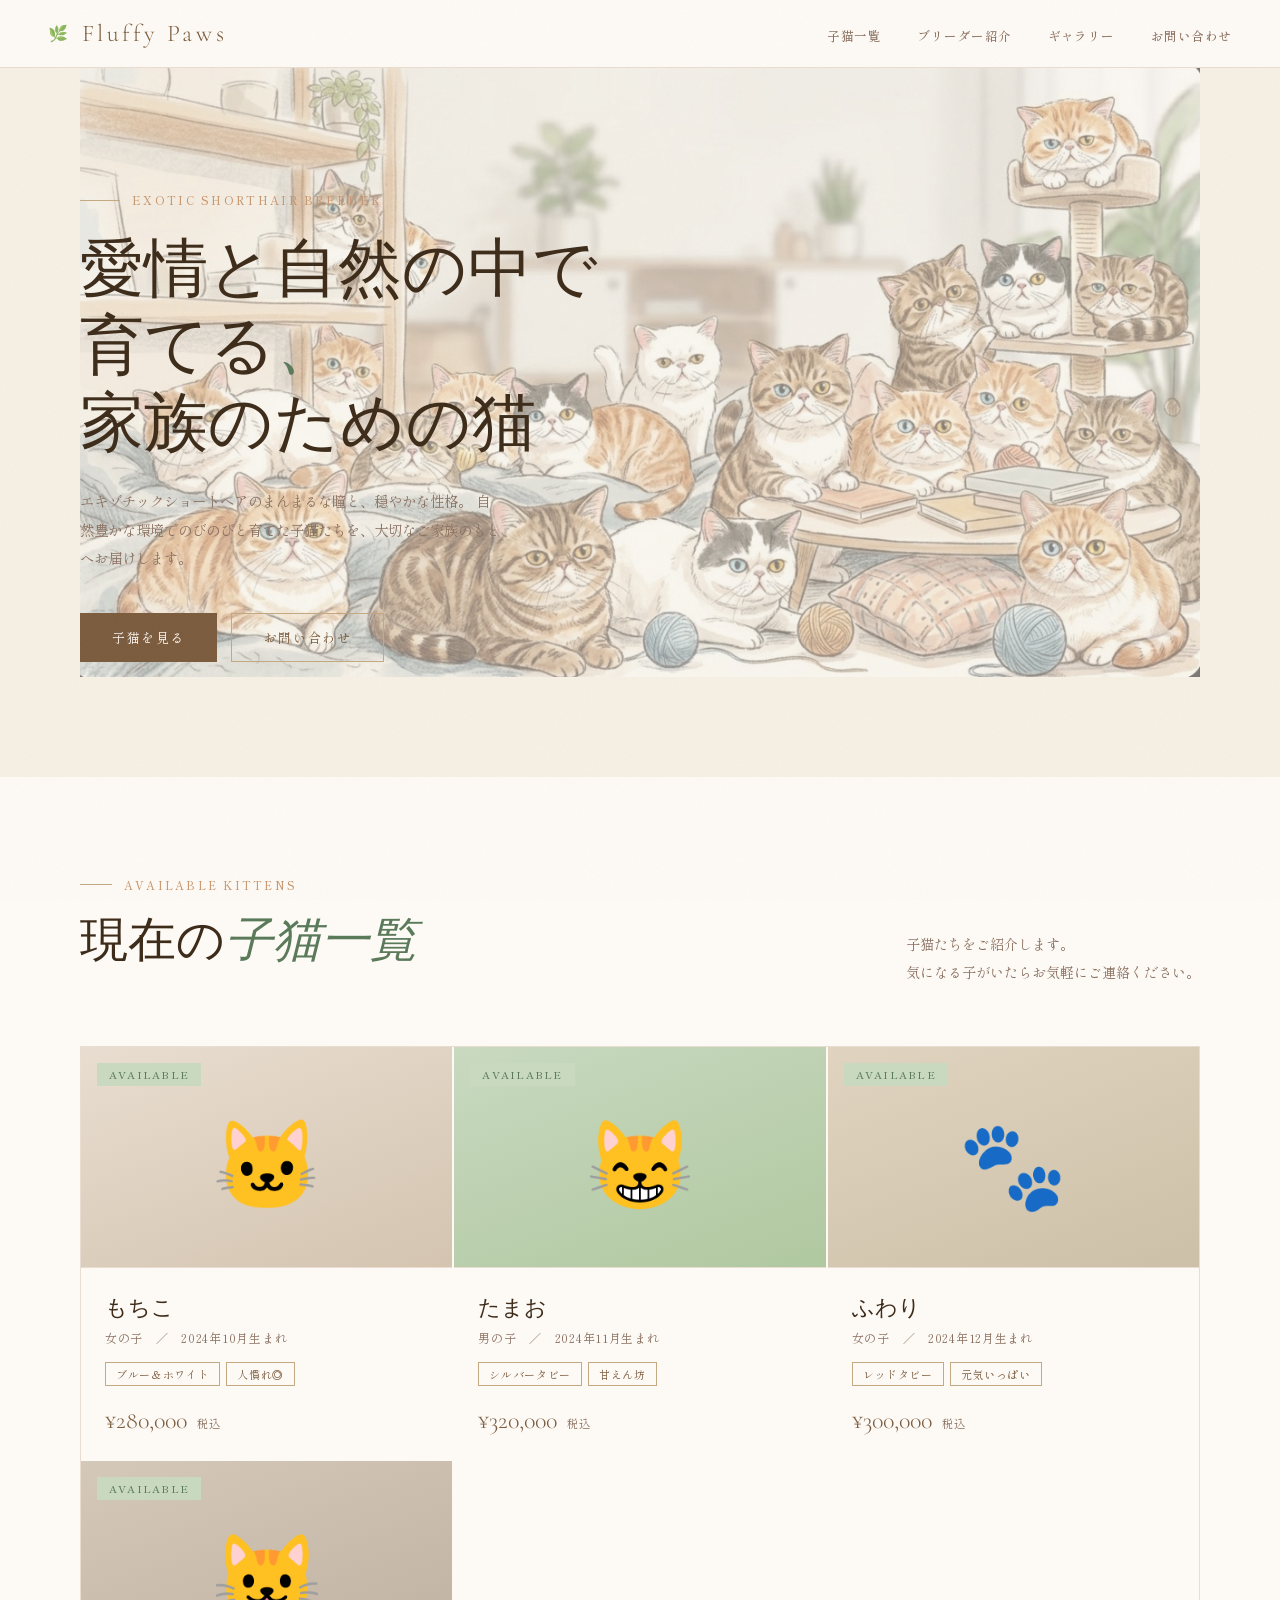
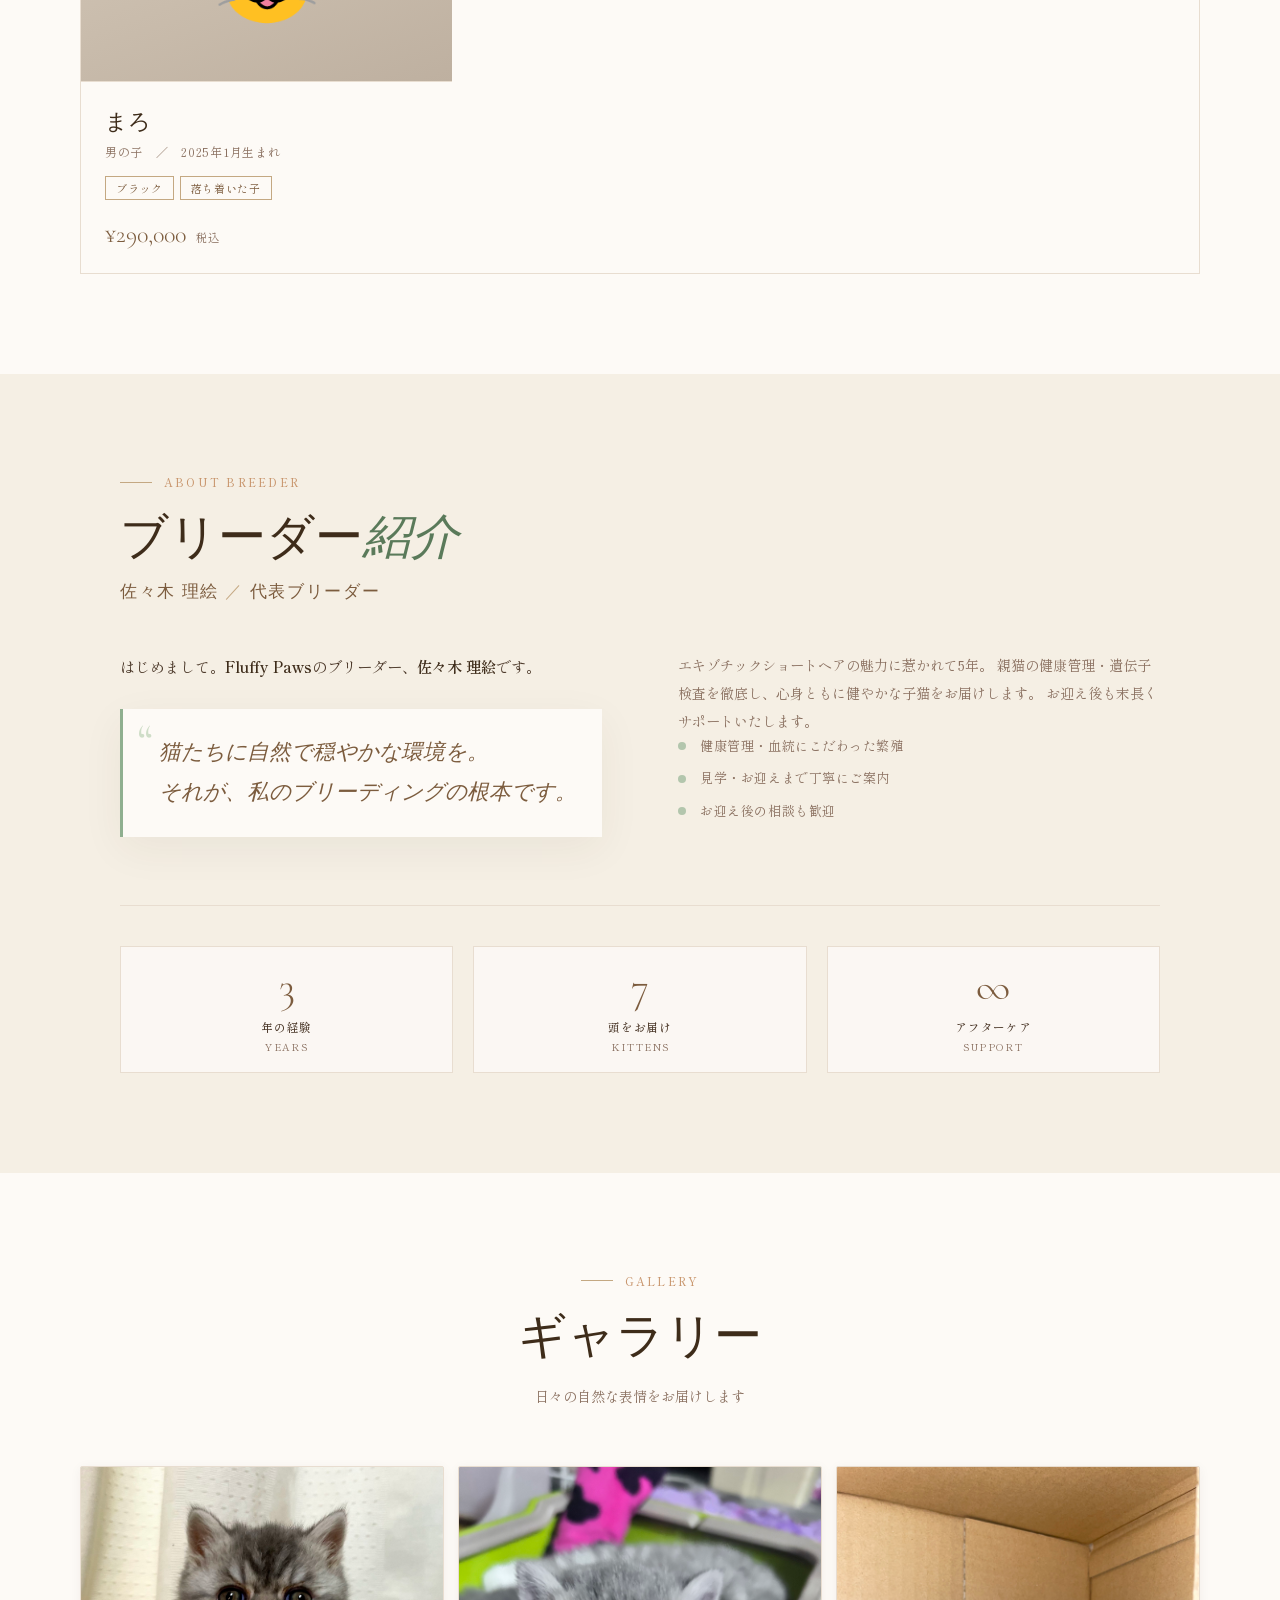
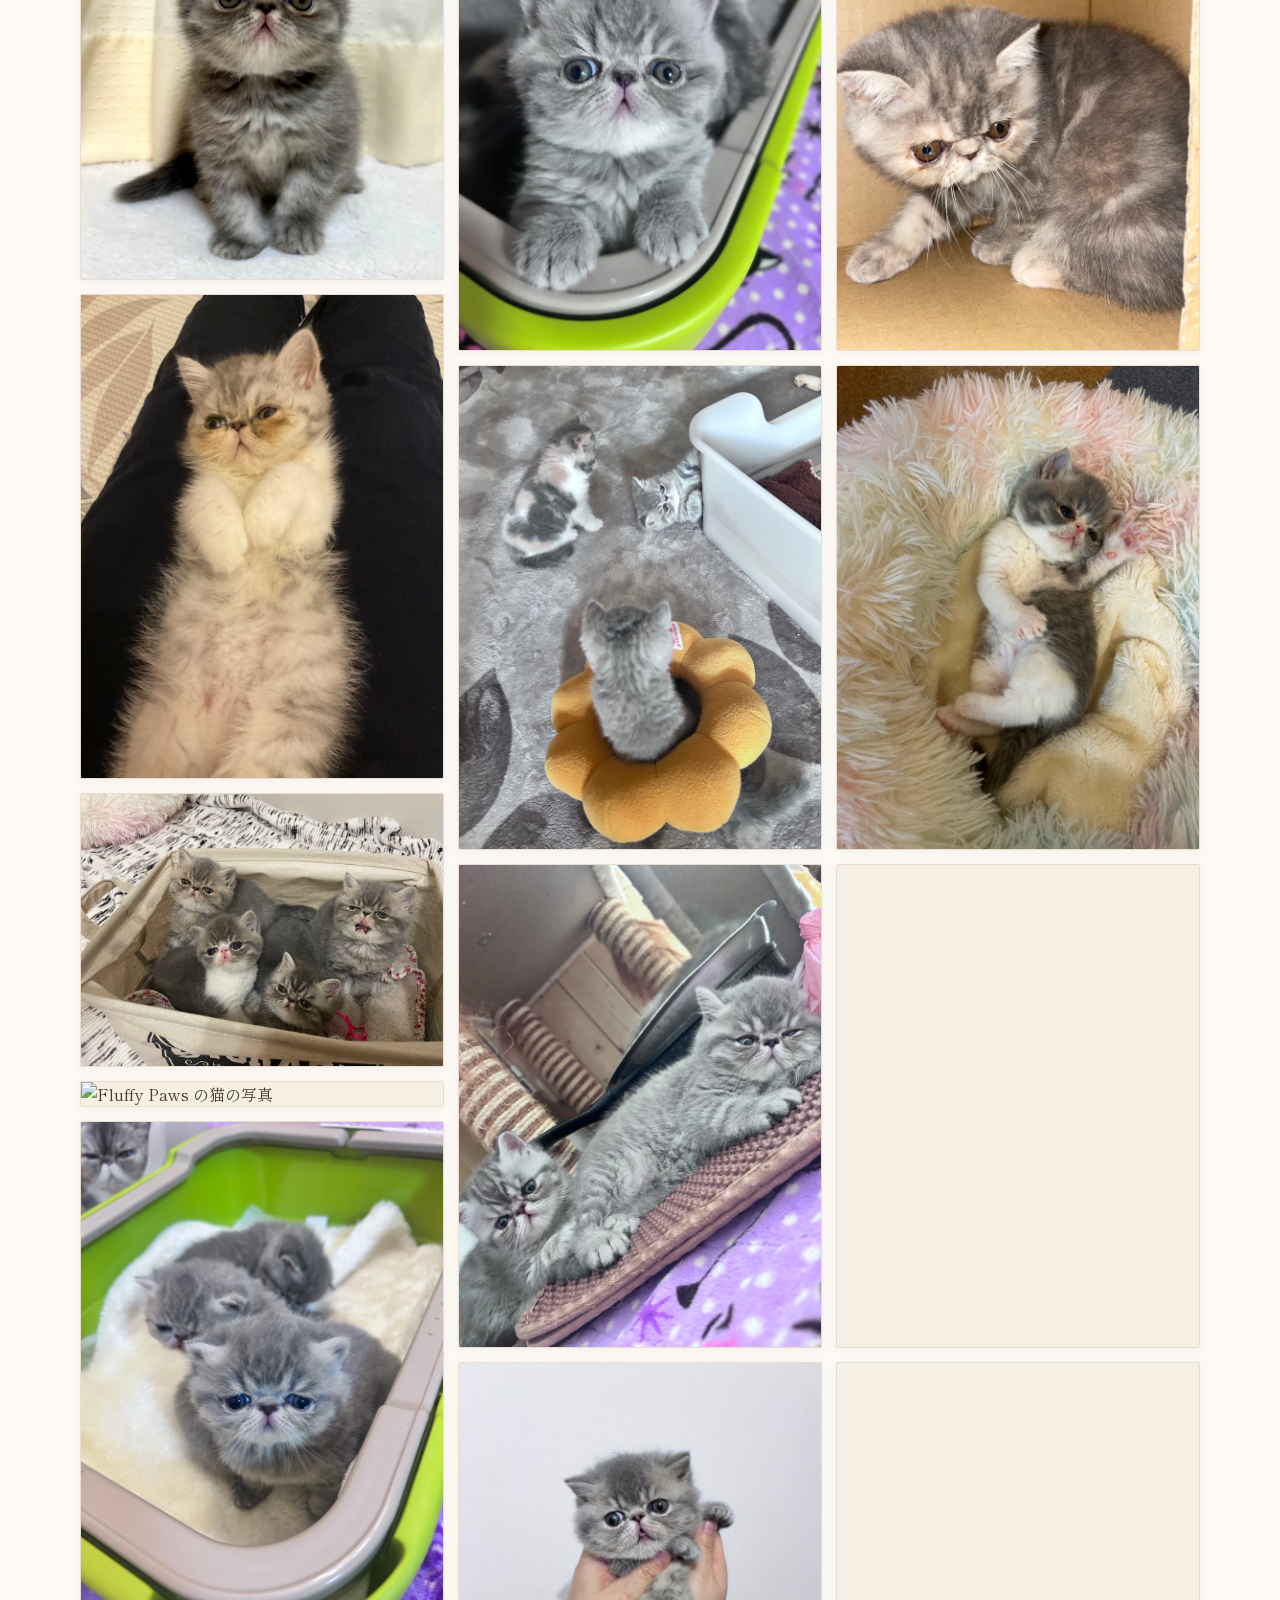
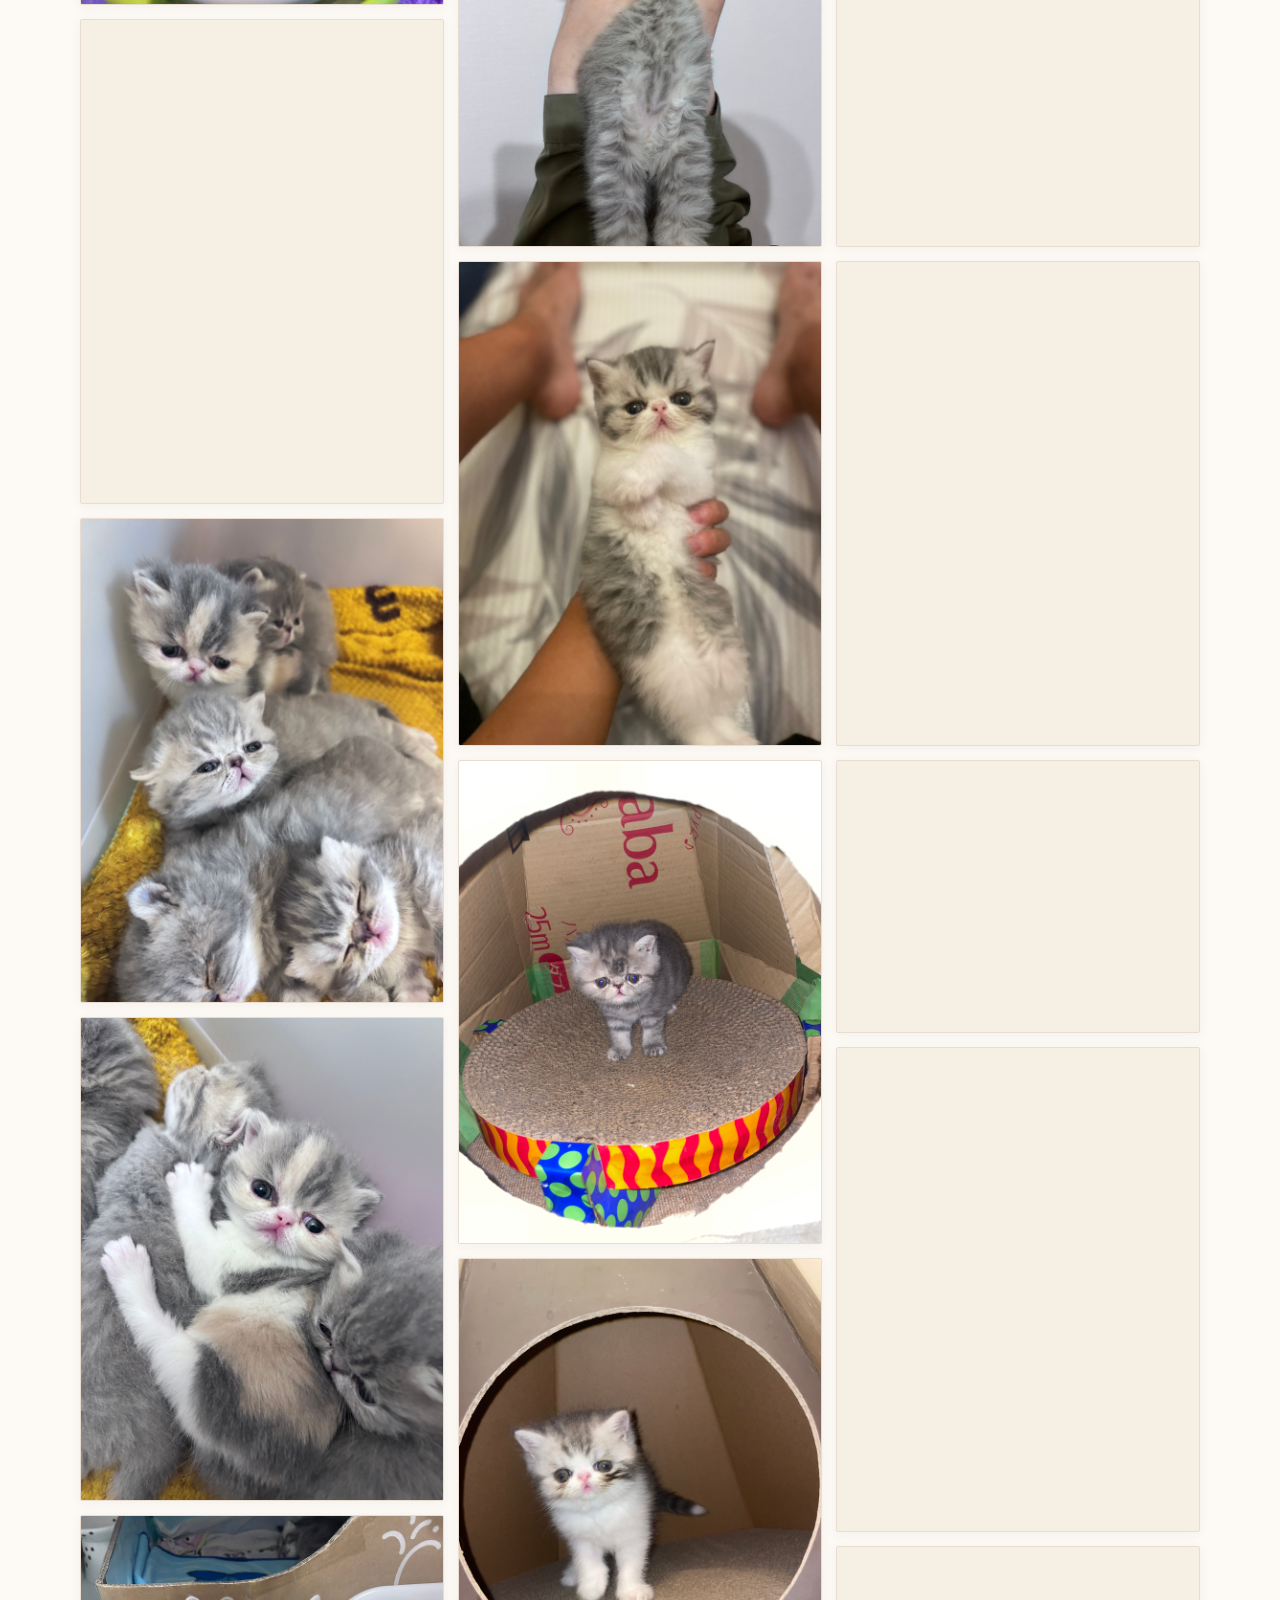
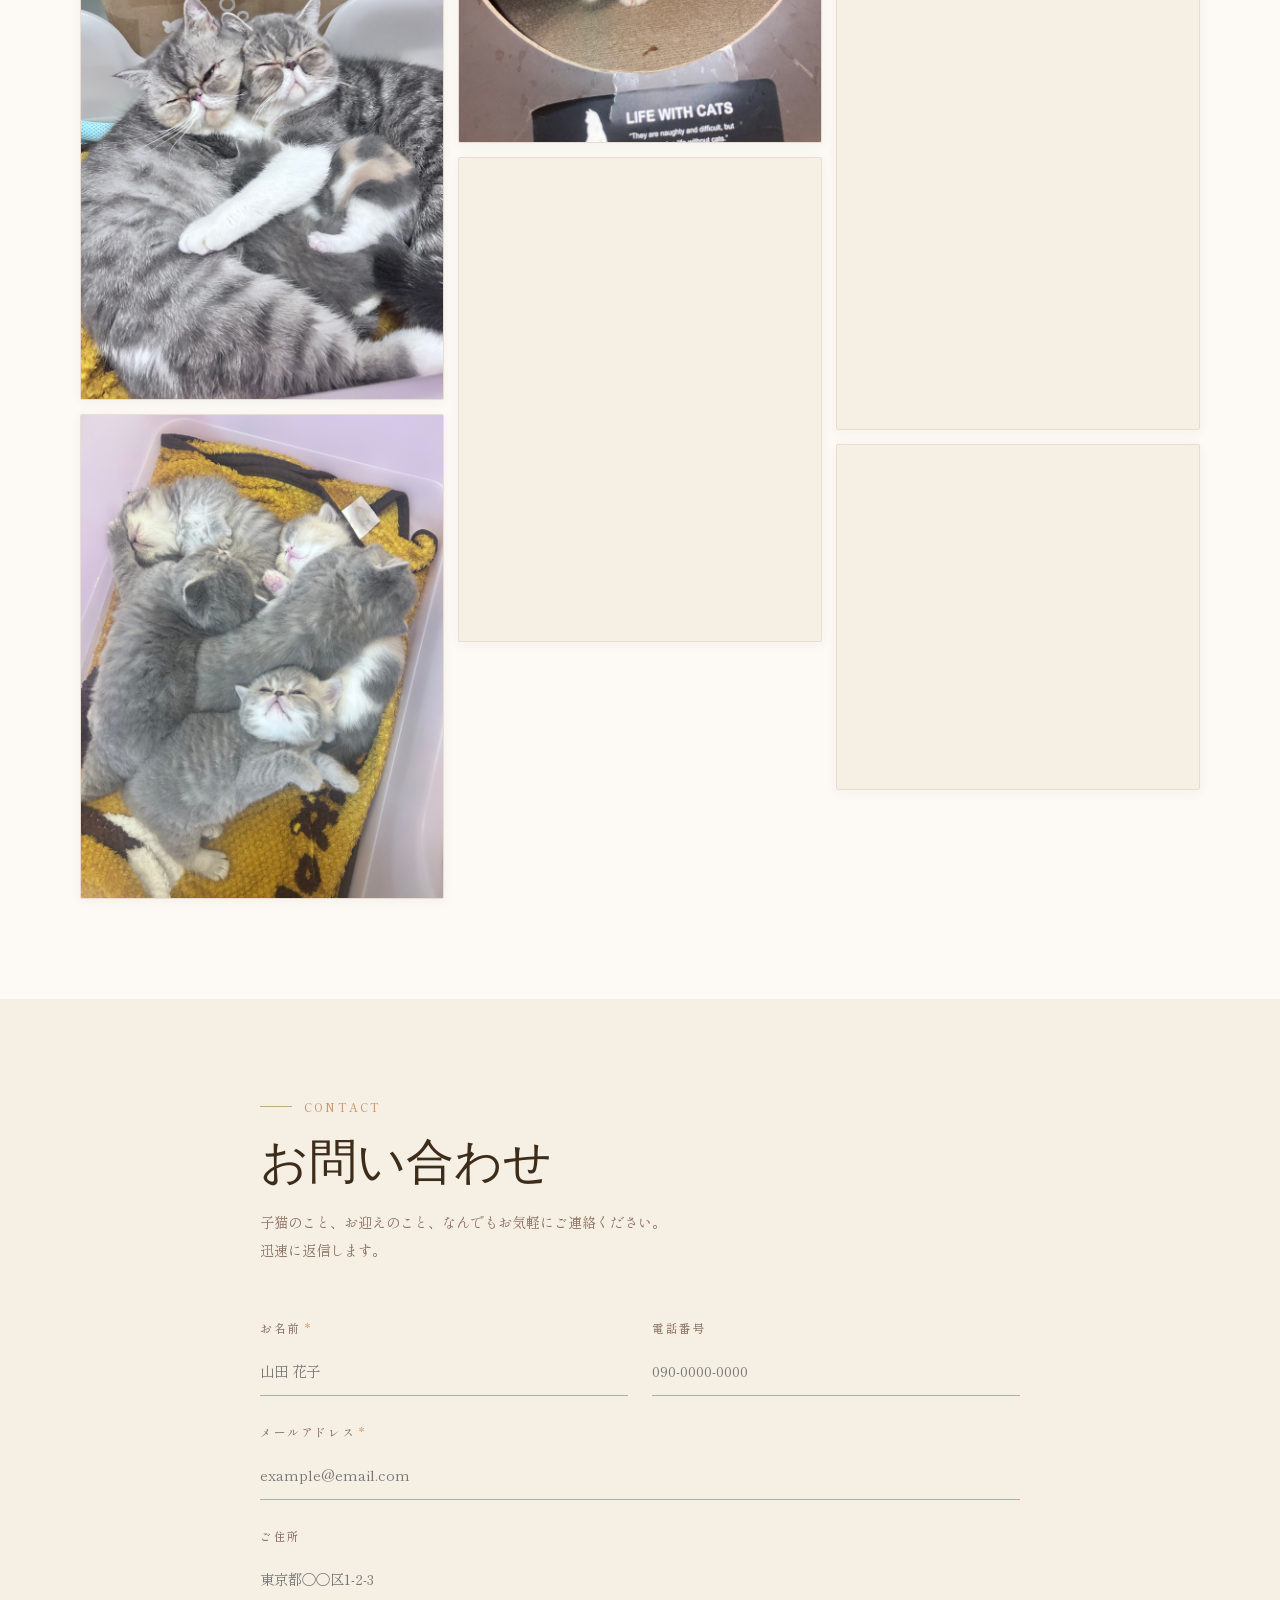
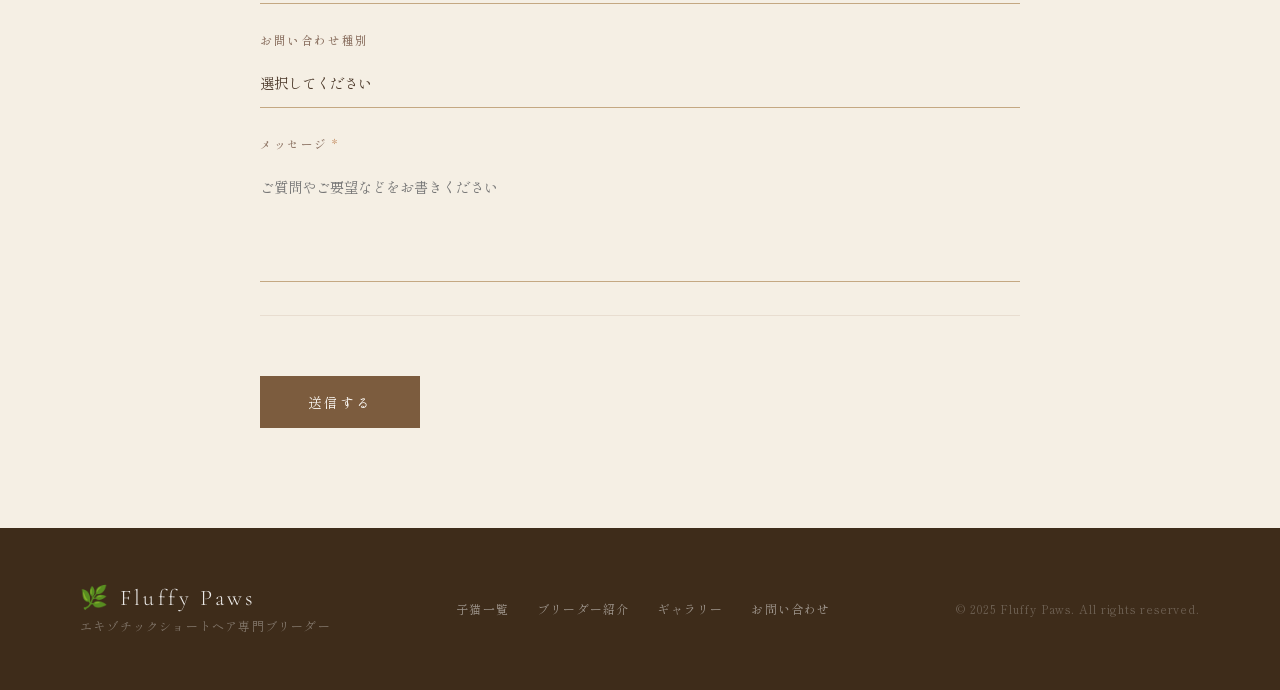
==== commit 7c1d6b15: "Add address input field to contact form" ====
--- a/index.html
+++ b/index.html
@@ -237,6 +237,10 @@
         <input id="contact-email" name="email" type="email" placeholder="example@email.com" required>
       </div>
       <div class="form-row">
+        <label class="form-label" for="contact-address">ご住所</label>
+        <input id="contact-address" name="address" type="text" placeholder="東京都〇〇区1-2-3">
+      </div>
+      <div class="form-row">
         <label class="form-label" for="contact-type">お問い合わせ種別</label>
         <select id="contact-type" name="category">
           <option value="">選択してください</option>
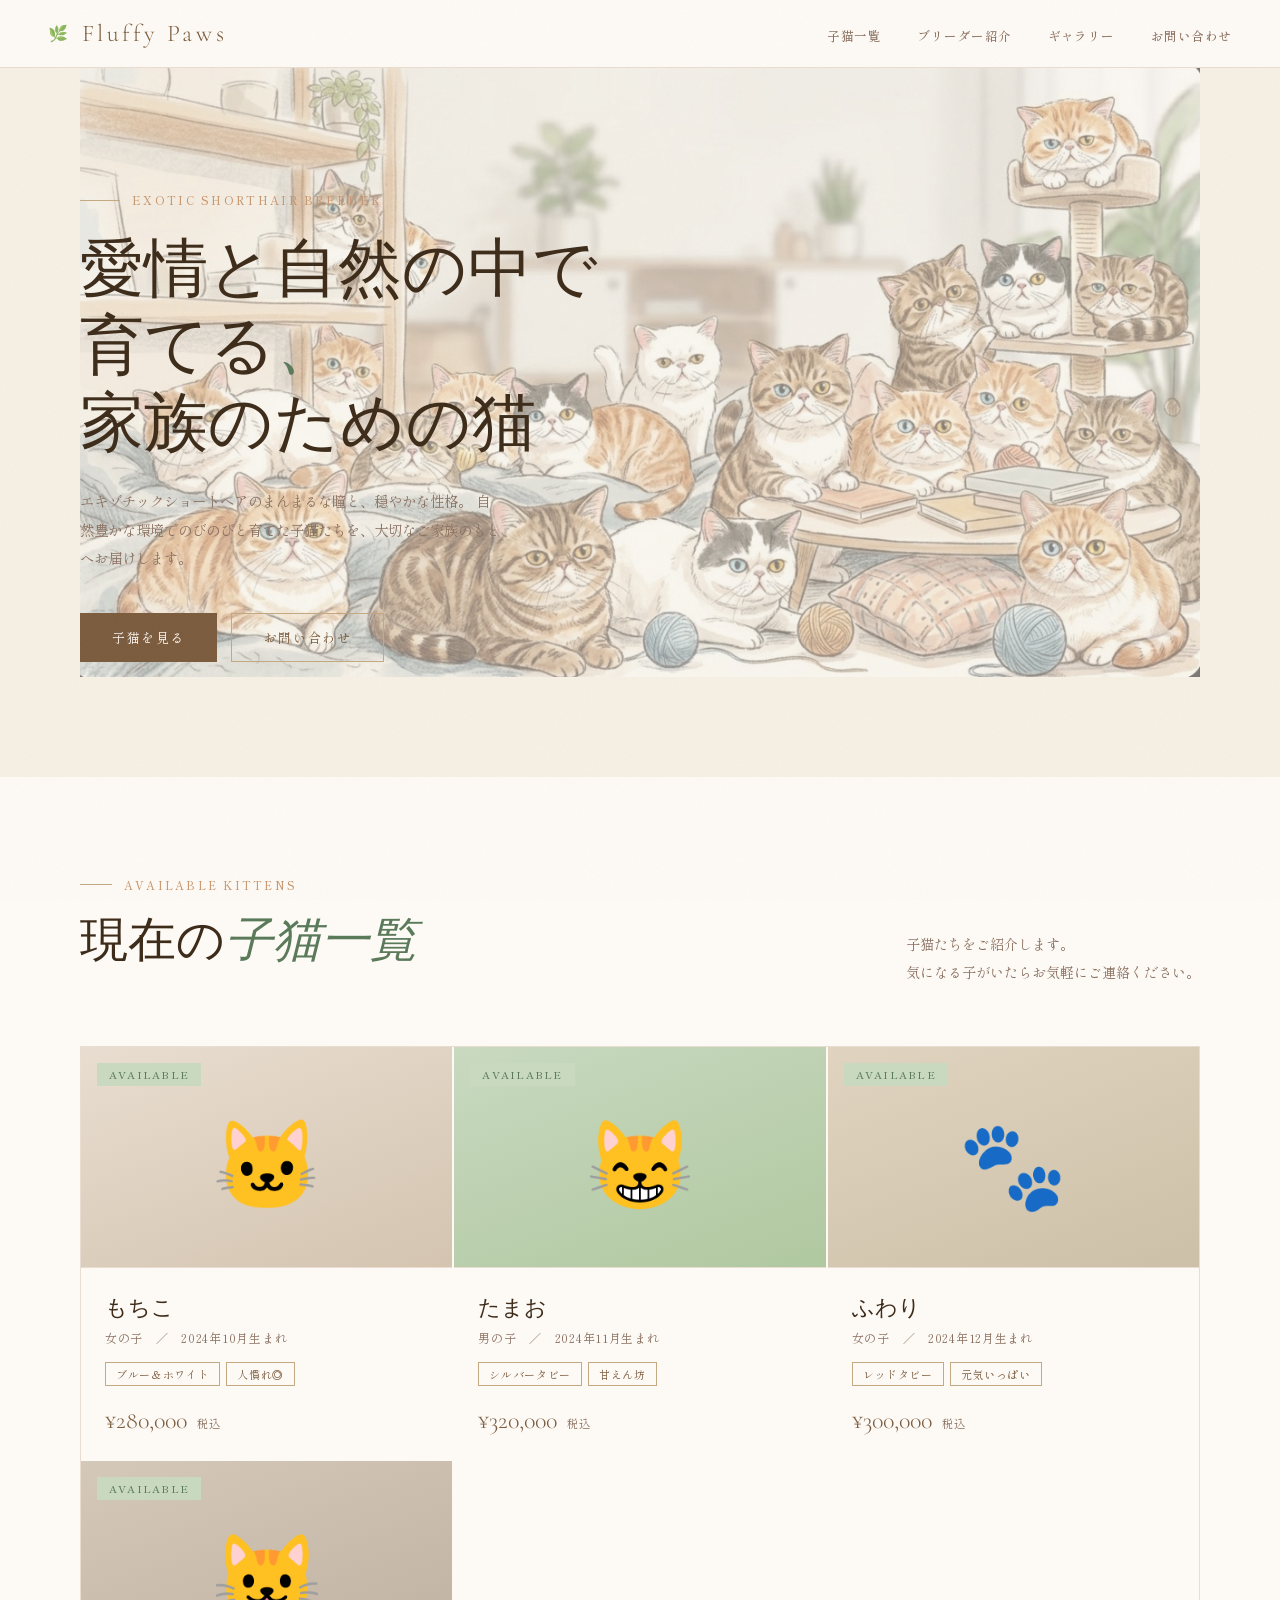
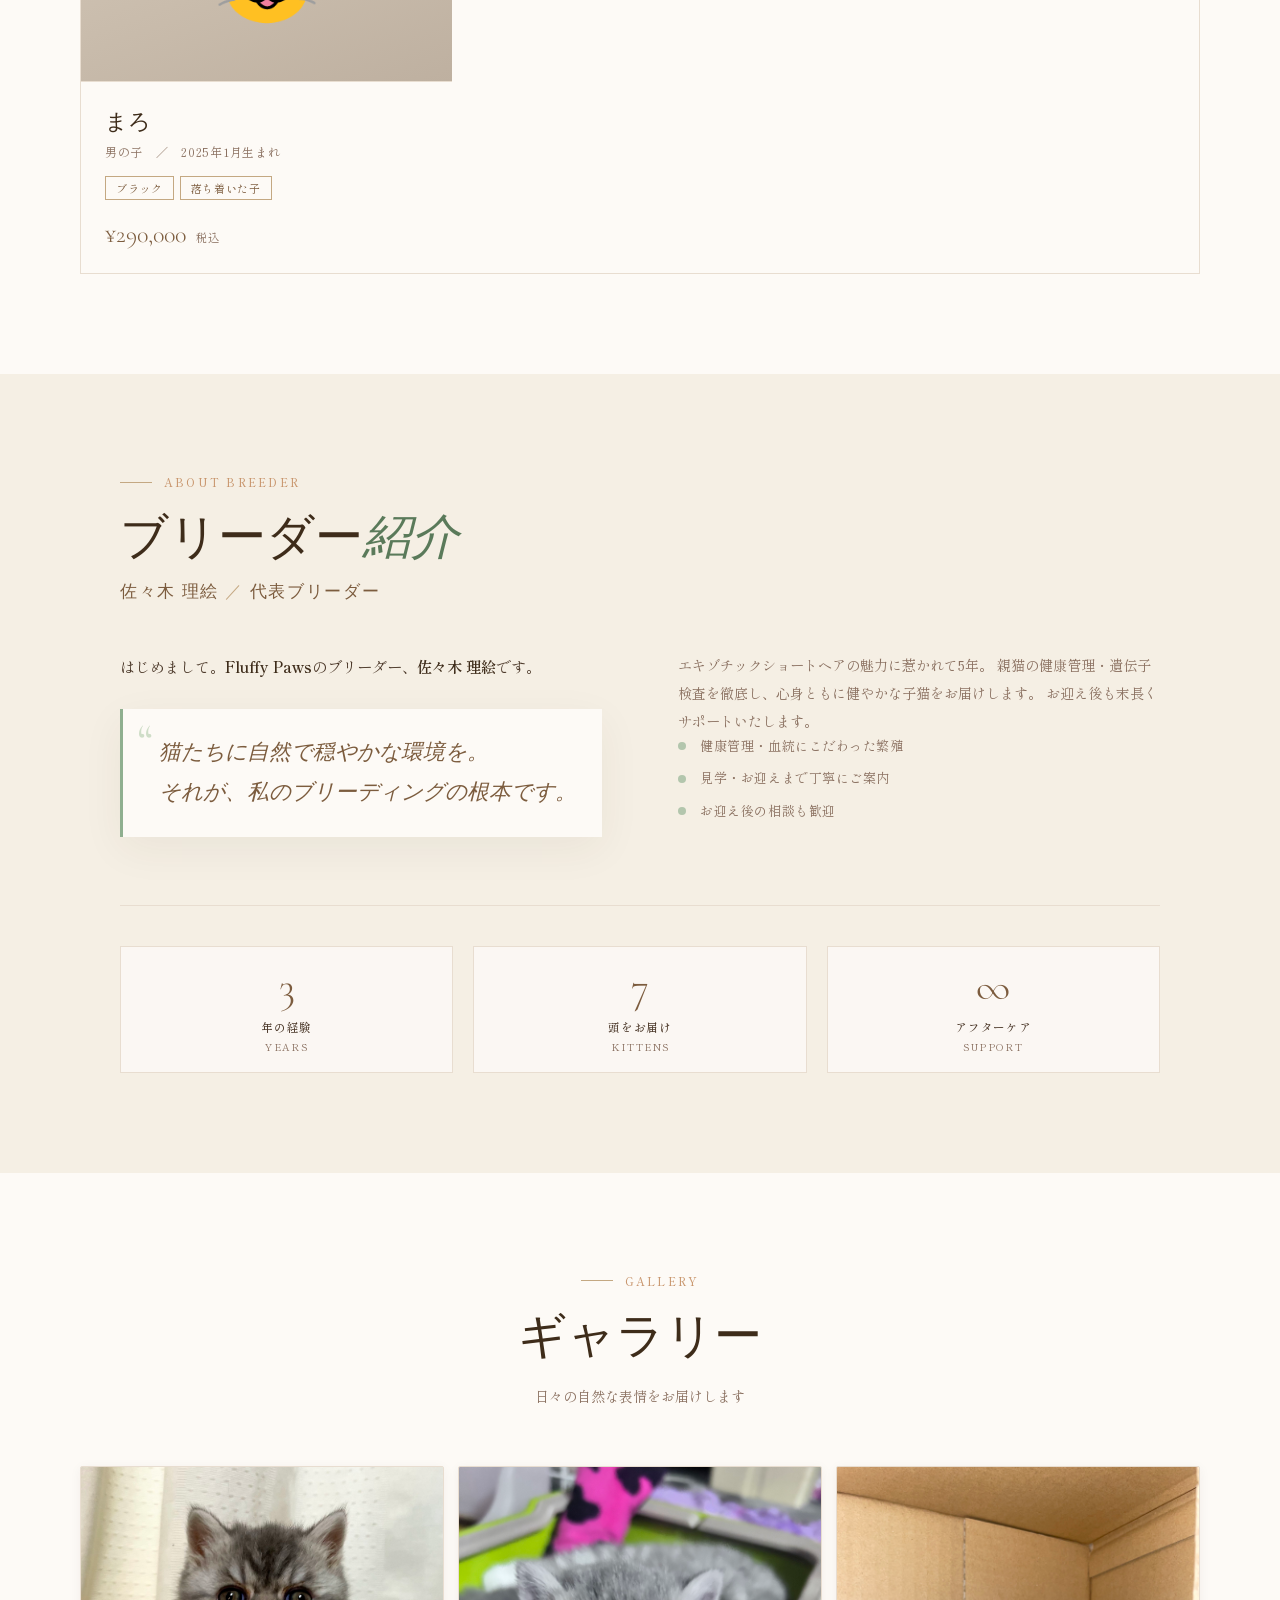
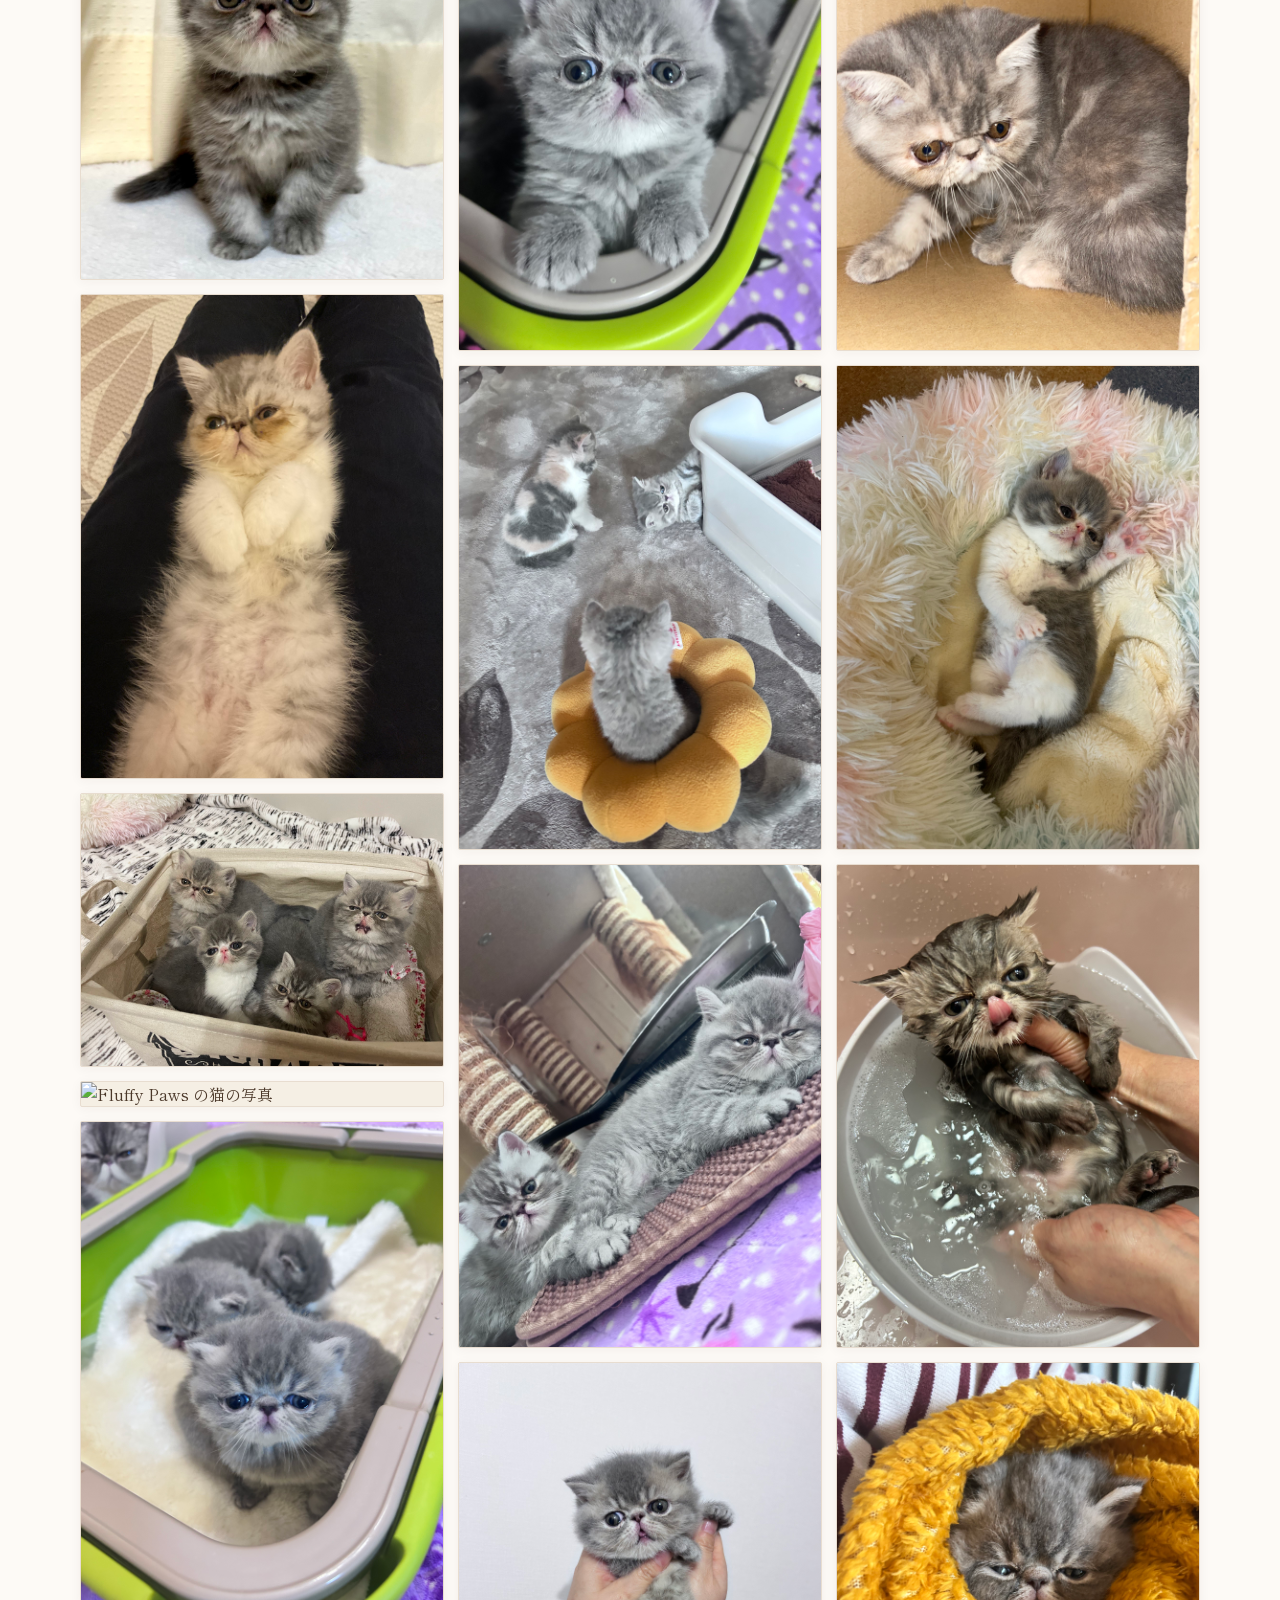
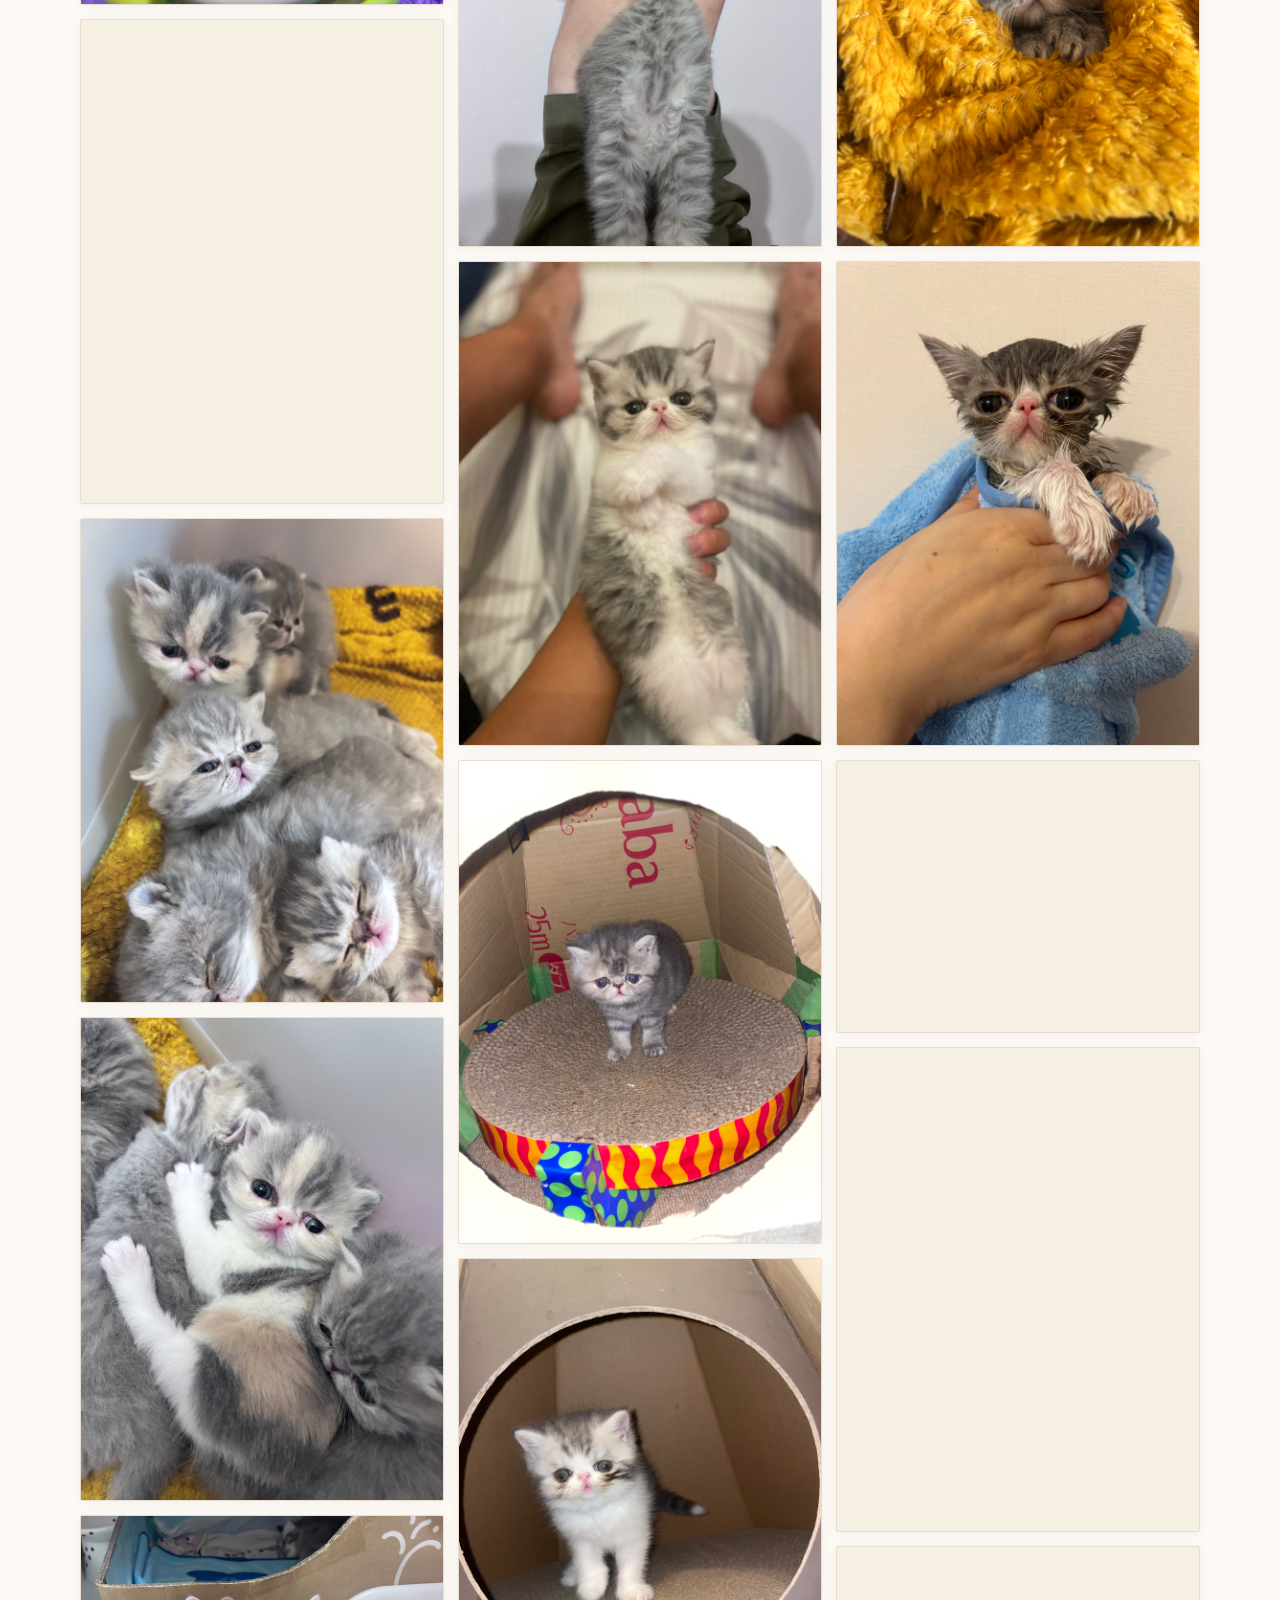
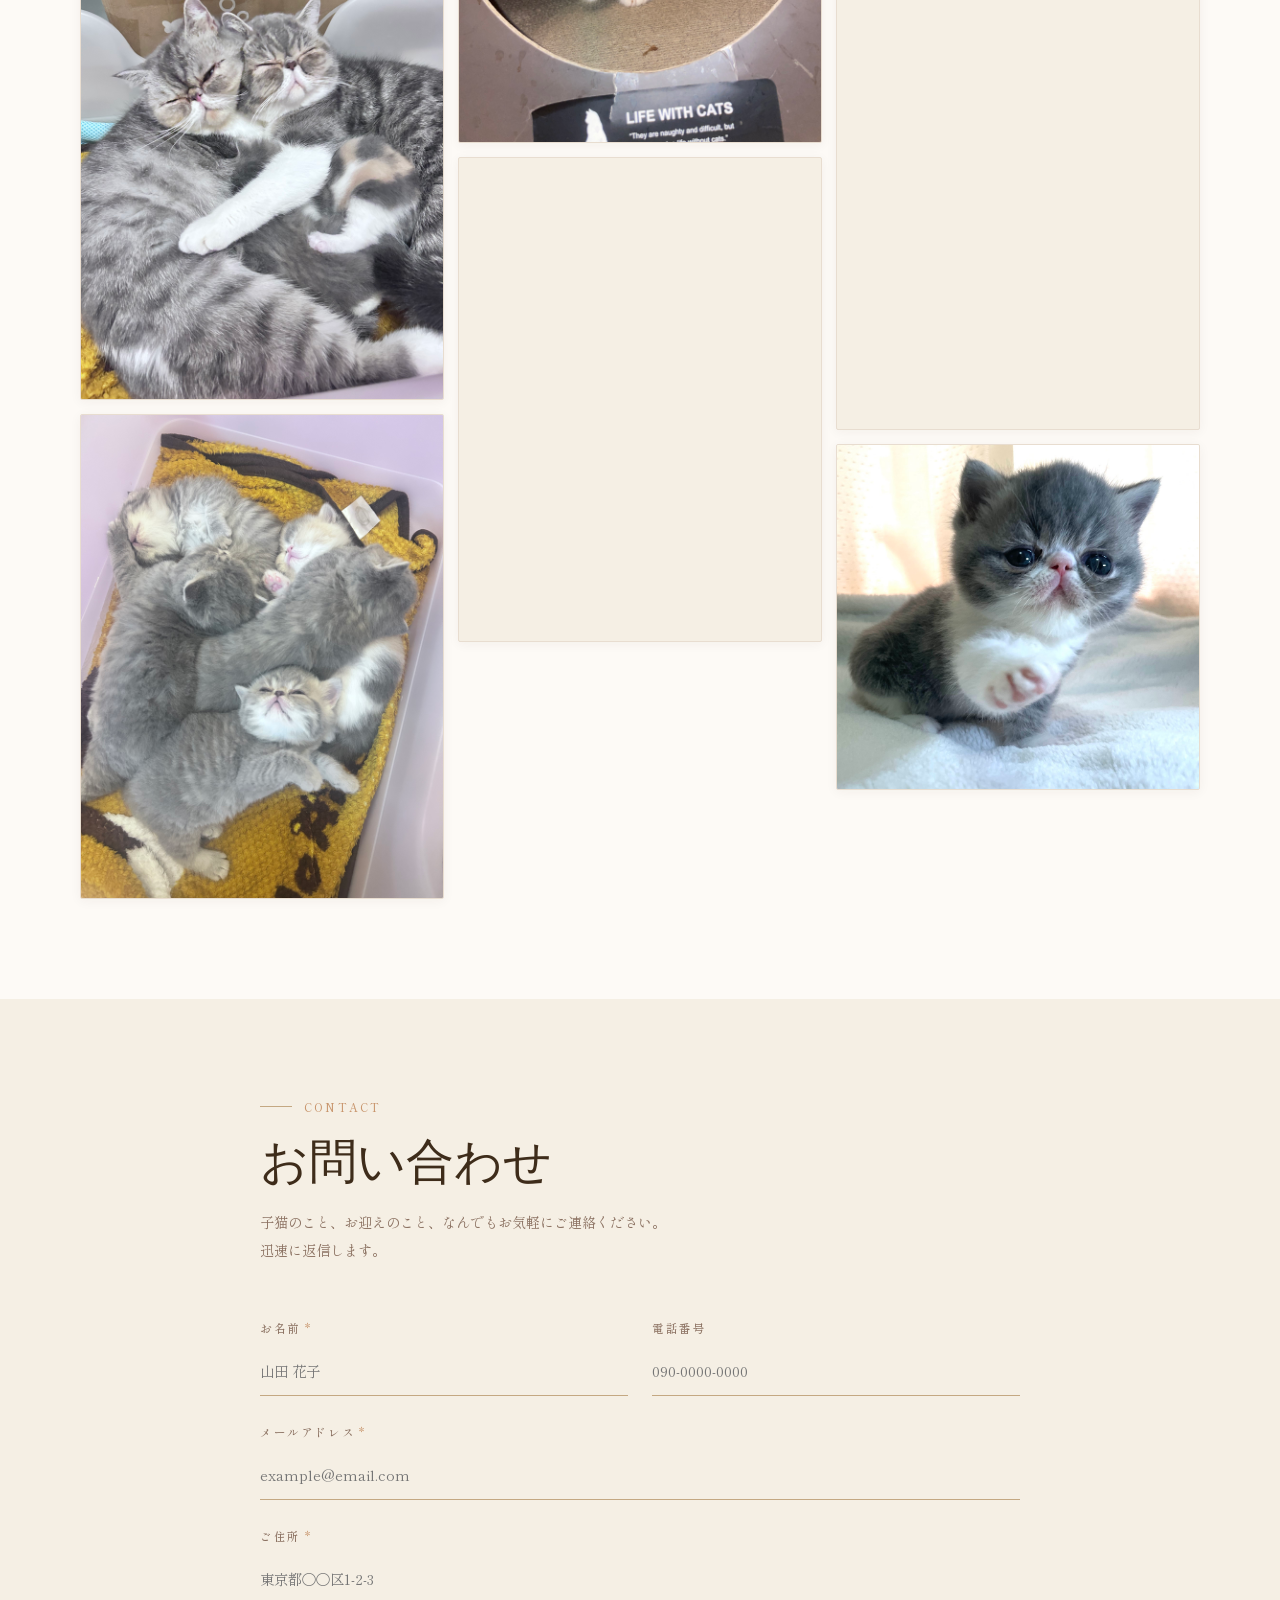
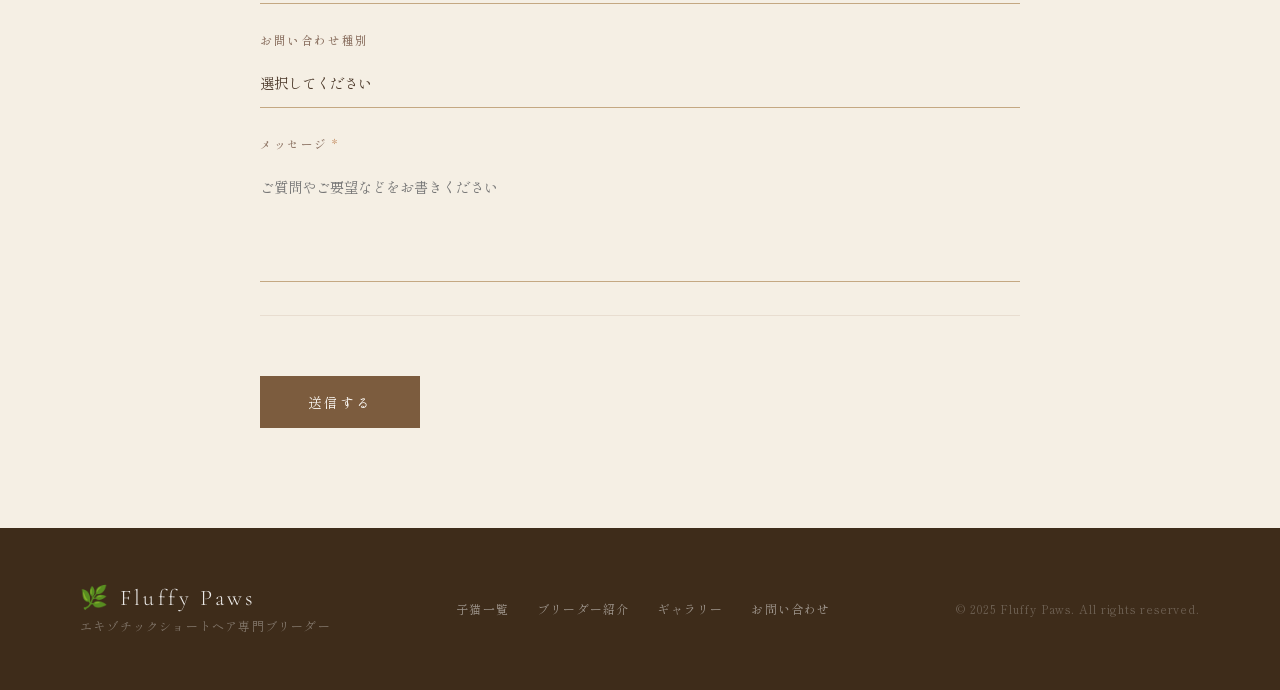
==== commit 20361e2c: "Make address label required in contact form Add required asterisk to address label for clarity." ====
--- a/index.html
+++ b/index.html
@@ -237,8 +237,8 @@
         <input id="contact-email" name="email" type="email" placeholder="example@email.com" required>
       </div>
       <div class="form-row">
-        <label class="form-label" for="contact-address">ご住所</label>
-        <input id="contact-address" name="address" type="text" placeholder="東京都〇〇区1-2-3">
+        <label class="form-label" for="contact-address">ご住所<span class="req">*</span></label>
+        <input id="contact-address" name="address" type="text" placeholder="東京都〇〇区1-2-3" required>
       </div>
       <div class="form-row">
         <label class="form-label" for="contact-type">お問い合わせ種別</label>
